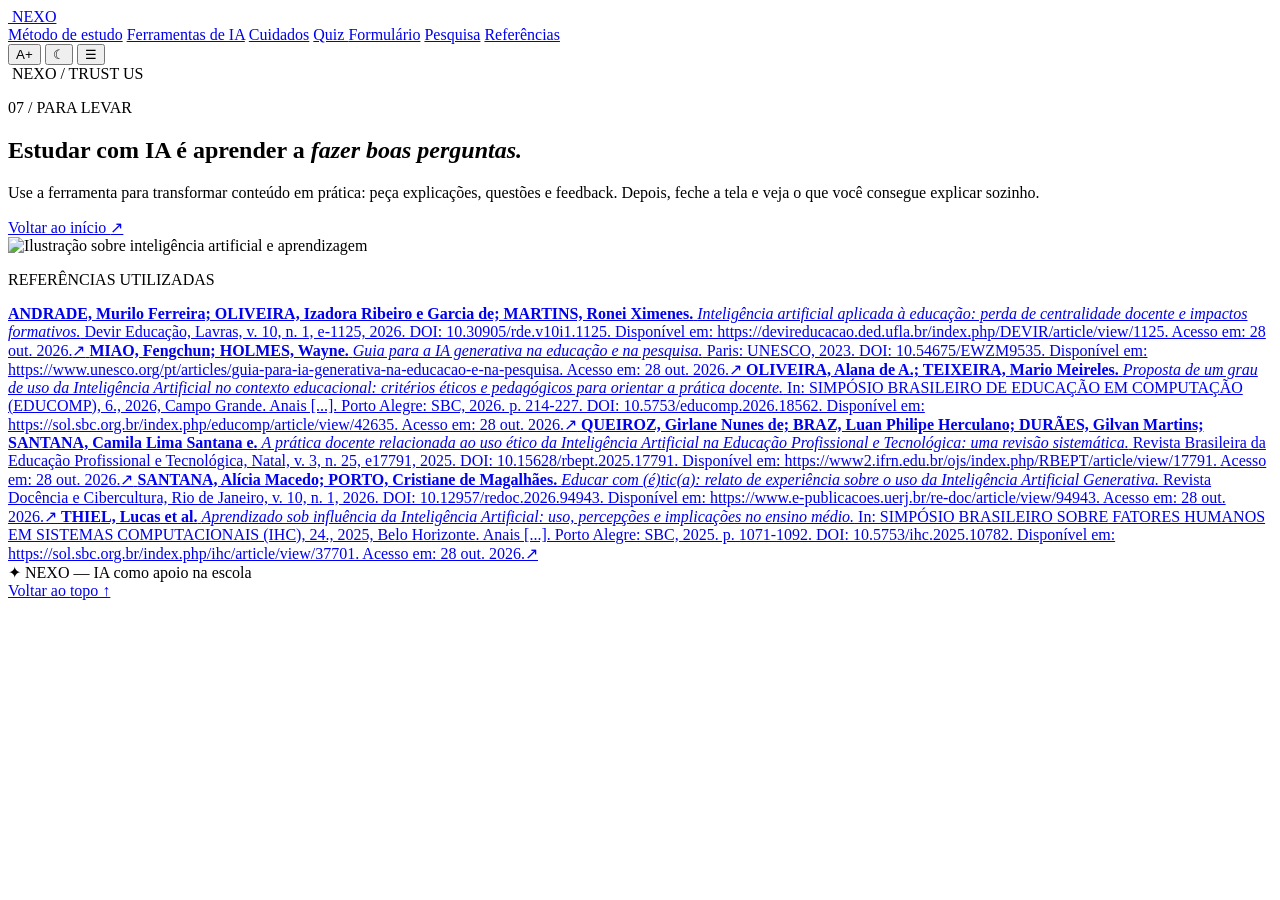
==== referencias.html @ 7e466f71 "Add referencias.html" ====
<!DOCTYPE html>
<html lang="pt-BR">
<head>
  <meta charset="UTF-8">
  <meta name="viewport" content="width=device-width, initial-scale=1.0">
  <meta name="description" content="Referências sobre aprendizagem, prática de recuperação, revisão espaçada e uso responsável de IA.">
  <title>NEXO — Referências</title>
  <link rel="stylesheet" href="style.css">
  <link rel="icon" type="image/png" href="img/NEXO.png">
</head>
<body>

  <header class="cabecalho" id="topo">
    <a class="marca" href="index.html" aria-label="NEXO, voltar ao início">
      <img class="imagem-marca" src="img/NEXO.png" alt="">
      <span>NEXO</span>
    </a>

    <nav class="navegacao-principal" id="main-nav" aria-label="Navegação principal">
      <a href="metodo.html">Método de estudo</a>
      <a href="ferramentas.html">Ferramentas de IA</a>
      <a href="cuidados.html">Cuidados</a>
      <a href="quiz.html">Quiz </a>
      <a href="formulario.html">Formulário</a>
      <a href="pesquisas.html">Pesquisa</a>
      <a href="referencias.html" aria-current="page">Referências</a>
    </nav>

    <div class="acoes-cabecalho">
      <button class="botao-icone botao-tamanho-texto" id="text-toggle" aria-label="Aumentar tamanho da fonte" title="Aumentar fonte">A+</button>
      <button class="botao-icone" id="theme-toggle" aria-label="Alternar modo de cor" title="Modo de cor">☾</button>
      <button class="botao-menu" id="menu-toggle" aria-label="Abrir menu">☰</button>
    </div>
  </header>

  <main class="principal-referencias">
    <section class="secao-encerramento envoltorio-secao" id="referencias">
      <div class="linha-encerramento"></div>

      <!-- Coluna da Esquerda: Cartão Principal -->
      <div class="conteudo-encerramento">
        <div class="selo-encerramento">
          <img class="imagem-selo" src="img/NEXO.png" alt="">
          <span id="selo-nexo-referencias">NEXO / TRUST US</span>
        </div>

     
        <p class="rotulo">07 / PARA LEVAR</p>
        <h2>Estudar com IA é aprender a <em>fazer boas perguntas.</em></h2>
        <p>Use a ferramenta para transformar conteúdo em prática: peça explicações, questões e feedback. Depois, feche a tela e veja o que você consegue explicar sozinho.</p>
        <a class="botao botao-principal" href="index.html">Voltar ao início <span>↗</span></a>
      </div>

      <!-- Ilustração ao lado do texto principal -->
      <div class="lateral-encerramento">
        <div class="arte-encerramento">
          <img src="img/megabrain.jpg" alt="Ilustração sobre inteligência artificial e aprendizagem">
        </div>
      </div>

      <!-- Referências centralizadas abaixo do conteúdo principal -->
      <div class="referencias">
        <p class="rotulo">REFERÊNCIAS UTILIZADAS</p>
        <a href="https://devireducacao.ded.ufla.br/index.php/DEVIR/article/view/1125" target="_blank" rel="noreferrer">
          <span><strong>ANDRADE, Murilo Ferreira; OLIVEIRA, Izadora Ribeiro e Garcia de; MARTINS, Ronei Ximenes.</strong> <em>Inteligência artificial aplicada à educação: perda de centralidade docente e impactos formativos.</em> Devir Educação, Lavras, v. 10, n. 1, e-1125, 2026. DOI: 10.30905/rde.v10i1.1125. Disponível em: https://devireducacao.ded.ufla.br/index.php/DEVIR/article/view/1125. Acesso em: 28 out. 2026.</span><span aria-hidden="true">↗</span>
        </a>
        <a href="https://www.unesco.org/pt/articles/guia-para-ia-generativa-na-educacao-e-na-pesquisa" target="_blank" rel="noreferrer">
          <span><strong>MIAO, Fengchun; HOLMES, Wayne.</strong> <em>Guia para a IA generativa na educação e na pesquisa.</em> Paris: UNESCO, 2023. DOI: 10.54675/EWZM9535. Disponível em: https://www.unesco.org/pt/articles/guia-para-ia-generativa-na-educacao-e-na-pesquisa. Acesso em: 28 out. 2026.</span><span aria-hidden="true">↗</span>
        </a>
        <a href="https://sol.sbc.org.br/index.php/educomp/article/view/42635" target="_blank" rel="noreferrer">
          <span><strong>OLIVEIRA, Alana de A.; TEIXEIRA, Mario Meireles.</strong> <em>Proposta de um grau de uso da Inteligência Artificial no contexto educacional: critérios éticos e pedagógicos para orientar a prática docente.</em> In: SIMPÓSIO BRASILEIRO DE EDUCAÇÃO EM COMPUTAÇÃO (EDUCOMP), 6., 2026, Campo Grande. Anais [...]. Porto Alegre: SBC, 2026. p. 214-227. DOI: 10.5753/educomp.2026.18562. Disponível em: https://sol.sbc.org.br/index.php/educomp/article/view/42635. Acesso em: 28 out. 2026.</span><span aria-hidden="true">↗</span>
        </a>
        <a href="https://www2.ifrn.edu.br/ojs/index.php/RBEPT/article/view/17791" target="_blank" rel="noreferrer">
          <span><strong>QUEIROZ, Girlane Nunes de; BRAZ, Luan Philipe Herculano; DURÃES, Gilvan Martins; SANTANA, Camila Lima Santana e.</strong> <em>A prática docente relacionada ao uso ético da Inteligência Artificial na Educação Profissional e Tecnológica: uma revisão sistemática.</em> Revista Brasileira da Educação Profissional e Tecnológica, Natal, v. 3, n. 25, e17791, 2025. DOI: 10.15628/rbept.2025.17791. Disponível em: https://www2.ifrn.edu.br/ojs/index.php/RBEPT/article/view/17791. Acesso em: 28 out. 2026.</span><span aria-hidden="true">↗</span>
        </a>
        <a href="https://www.e-publicacoes.uerj.br/re-doc/article/view/94943" target="_blank" rel="noreferrer">
          <span><strong>SANTANA, Alícia Macedo; PORTO, Cristiane de Magalhães.</strong> <em>Educar com (é)tic(a): relato de experiência sobre o uso da Inteligência Artificial Generativa.</em> Revista Docência e Cibercultura, Rio de Janeiro, v. 10, n. 1, 2026. DOI: 10.12957/redoc.2026.94943. Disponível em: https://www.e-publicacoes.uerj.br/re-doc/article/view/94943. Acesso em: 28 out. 2026.</span><span aria-hidden="true">↗</span>
        </a>
        <a href="https://sol.sbc.org.br/index.php/ihc/article/view/37701" target="_blank" rel="noreferrer">
          <span><strong>THIEL, Lucas et al.</strong> <em>Aprendizado sob influência da Inteligência Artificial: uso, percepções e implicações no ensino médio.</em> In: SIMPÓSIO BRASILEIRO SOBRE FATORES HUMANOS EM SISTEMAS COMPUTACIONAIS (IHC), 24., 2025, Belo Horizonte. Anais [...]. Porto Alegre: SBC, 2025. p. 1071-1092. DOI: 10.5753/ihc.2025.10782. Disponível em: https://sol.sbc.org.br/index.php/ihc/article/view/37701. Acesso em: 28 out. 2026.</span><span aria-hidden="true">↗</span>
        </a>
      </div>
    </section>
  </main>

  <footer class="rodape">
    <div>
      <span>✦</span>
      <span>NEXO — IA como apoio na escola</span>
    </div>
    <a href="#" onclick="window.scrollTo({top: 0, behavior: 'smooth'}); return false;">Voltar ao topo ↑</a>
  </footer>

  <script src="script.js"></script>
</body>
</html>
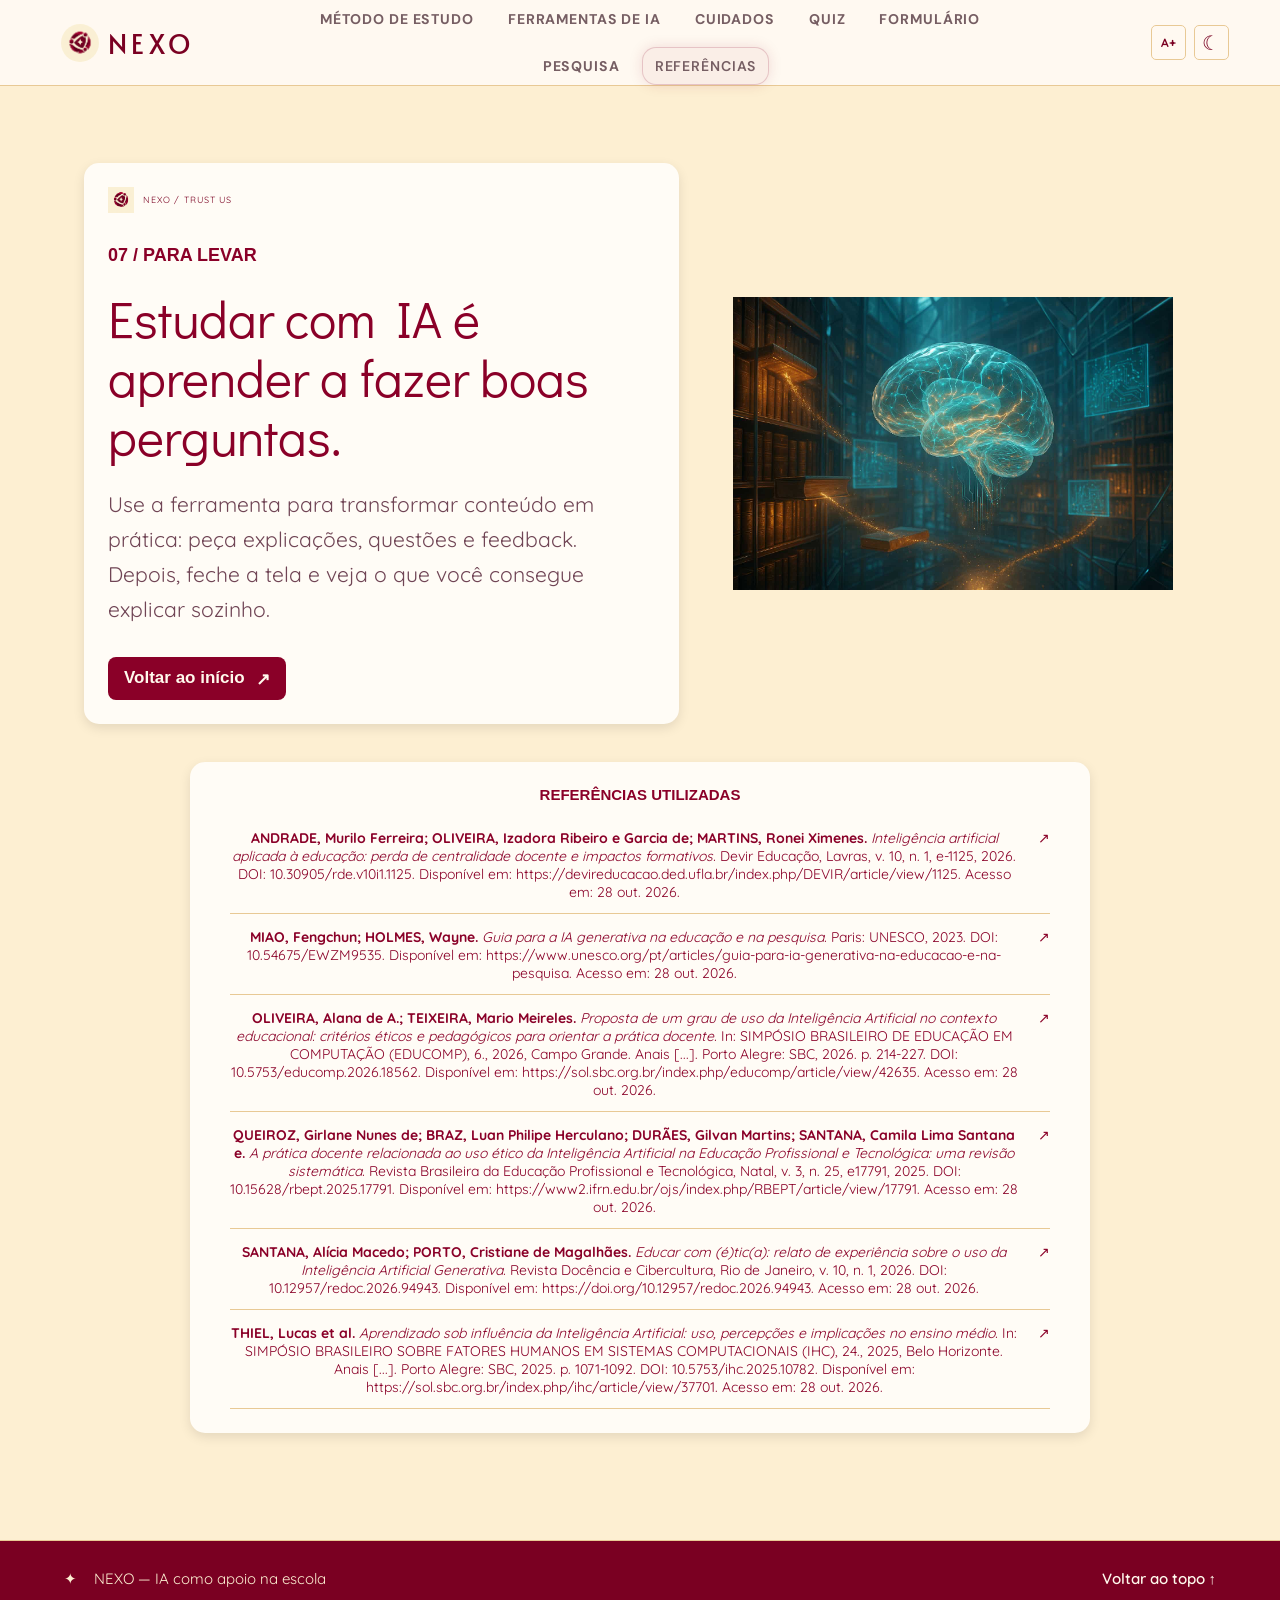
==== commit c0d75de8: "Fix article reference link using DOI" ====
--- a/referencias.html
+++ b/referencias.html
@@ -73,8 +73,8 @@
         <a href="https://www2.ifrn.edu.br/ojs/index.php/RBEPT/article/view/17791" target="_blank" rel="noreferrer">
           <span><strong>QUEIROZ, Girlane Nunes de; BRAZ, Luan Philipe Herculano; DURÃES, Gilvan Martins; SANTANA, Camila Lima Santana e.</strong> <em>A prática docente relacionada ao uso ético da Inteligência Artificial na Educação Profissional e Tecnológica: uma revisão sistemática.</em> Revista Brasileira da Educação Profissional e Tecnológica, Natal, v. 3, n. 25, e17791, 2025. DOI: 10.15628/rbept.2025.17791. Disponível em: https://www2.ifrn.edu.br/ojs/index.php/RBEPT/article/view/17791. Acesso em: 28 out. 2026.</span><span aria-hidden="true">↗</span>
         </a>
-        <a href="https://www.e-publicacoes.uerj.br/re-doc/article/view/94943" target="_blank" rel="noreferrer">
-          <span><strong>SANTANA, Alícia Macedo; PORTO, Cristiane de Magalhães.</strong> <em>Educar com (é)tic(a): relato de experiência sobre o uso da Inteligência Artificial Generativa.</em> Revista Docência e Cibercultura, Rio de Janeiro, v. 10, n. 1, 2026. DOI: 10.12957/redoc.2026.94943. Disponível em: https://www.e-publicacoes.uerj.br/re-doc/article/view/94943. Acesso em: 28 out. 2026.</span><span aria-hidden="true">↗</span>
+        <a href="https://doi.org/10.12957/redoc.2026.94943" target="_blank" rel="noreferrer">
+          <span><strong>SANTANA, Alícia Macedo; PORTO, Cristiane de Magalhães.</strong> <em>Educar com (é)tic(a): relato de experiência sobre o uso da Inteligência Artificial Generativa.</em> Revista Docência e Cibercultura, Rio de Janeiro, v. 10, n. 1, 2026. DOI: 10.12957/redoc.2026.94943. Disponível em: https://doi.org/10.12957/redoc.2026.94943. Acesso em: 28 out. 2026.</span><span aria-hidden="true">↗</span>
         </a>
         <a href="https://sol.sbc.org.br/index.php/ihc/article/view/37701" target="_blank" rel="noreferrer">
           <span><strong>THIEL, Lucas et al.</strong> <em>Aprendizado sob influência da Inteligência Artificial: uso, percepções e implicações no ensino médio.</em> In: SIMPÓSIO BRASILEIRO SOBRE FATORES HUMANOS EM SISTEMAS COMPUTACIONAIS (IHC), 24., 2025, Belo Horizonte. Anais [...]. Porto Alegre: SBC, 2025. p. 1071-1092. DOI: 10.5753/ihc.2025.10782. Disponível em: https://sol.sbc.org.br/index.php/ihc/article/view/37701. Acesso em: 28 out. 2026.</span><span aria-hidden="true">↗</span>
--- a/style.css
+++ b/style.css
@@ -0,0 +1,3975 @@
+/* =========================================================
+   NEXO — CSS Vanilla
+   Direção editorial de laboratório
+   Papel creme: #FDEFD2
+   Vinho: #7A0022
+   Tipografia editorial e composição assimétrica
+   ========================================================= */
+
+/*
+   GUIA DO ARQUIVO
+   - Base compartilhada: fontes, cores, cabeçalho, menu e componentes comuns.
+   - Página inicial: destaque e apresentação do NEXO (index.html).
+   - Páginas de conteúdo: Entenda, Cuidados, Quiz, Formulário, Referências,
+     Ferramentas de IA e Pesquisas.
+   - Tema escuro, acessibilidade e regras para telas menores/maiores.
+   - Mais abaixo há ajustes visuais posteriores. Eles ficam no fim de propósito,
+     pois refinam ou substituem regras anteriores. Mantenha essa ordem da cascata.
+*/
+
+
+/* =========================================================
+   FONTES
+   ========================================================= */
+
+@import url('https://fonts.googleapis.com/css2?family=DM+Mono:wght@400;500&family=DM+Sans:wght@400;500;600;700&family=Didact+Gothic&family=Fraunces:opsz,wght@9..144,500;9..144,600&family=Quicksand:wght@400;500;600;700&display=swap');
+
+@font-face {
+    font-family: 'Alata';
+    src: url('fonts/Alata-Regular.ttf') format('truetype');
+    font-weight: 400;
+    font-style: normal;
+    font-display: swap;
+}
+
+
+
+
+/* =========================================================
+   VARIÁVEIS
+   ========================================================= */
+
+:root {
+    --wine: #7a0022;
+    --cream: #fdefd2;
+    --ink: #3d0717;
+    --muted: #704555;
+    --paper: #fffcf6;
+    --line: #e8c995;
+    --soft: #f8e4bc;
+}
+
+
+/* =========================================================
+   RESET / BASE
+   ========================================================= */
+
+* {
+    box-sizing: border-box;
+}
+
+html {
+    scroll-behavior: smooth;
+}
+
+body {
+    margin: 0;
+    background: var(--paper);
+    color: var(--ink);
+    font-family: 'DM Sans', sans-serif;
+    -webkit-font-smoothing: antialiased;
+    display: flex;
+    flex-direction: column;
+    min-height: 100vh;
+}
+
+main {
+    flex: 1;
+}
+
+a {
+    color: inherit;
+    text-decoration: none;
+}
+
+button {
+    font: inherit;
+    cursor: pointer;
+}
+
+
+/* =========================================================
+   HEADER
+   ========================================================= */
+
+.cabecalho {
+    height: 78px;
+    padding: 0 clamp(20px, 5vw, 76px);
+
+    display: flex;
+    align-items: center;
+    justify-content: space-between;
+
+    border-bottom: 1px solid var(--line);
+    background: rgba(255, 250, 244, 0.9);
+
+    backdrop-filter: blur(14px);
+
+    position: sticky;
+    top: 0;
+    z-index: 20;
+}
+
+.imagem-marca {
+    width: 30px;
+    height: 30px;
+    object-fit: contain;
+}
+
+.imagem-selo {
+    width: 26px;
+    height: 26px;
+    object-fit: contain;
+}
+
+.marca {
+    display: flex;
+    align-items: center;
+    gap: 10px;
+    padding: 10px; /* Equivalent padding on all sides */
+    
+    font-size: 20px;
+    letter-spacing: 0.14em;
+    font-weight: 600;
+
+    color: var(--wine);
+    font-family: 'Alata', sans-serif;
+}
+
+.simbolo-marca,
+.seal-mark,
+.marca-rodape {
+    font-size: 21px;
+    color: var(--wine);
+}
+
+
+/* =========================================================
+   NAVEGAÇÃO
+   ========================================================= */
+
+.navegacao-principal {
+    display: flex;
+    gap: clamp(18px, 3vw, 42px);
+
+    position: absolute;
+    left: 50%;
+    transform: translateX(-50%);
+
+    font: 11px 'DM Mono', monospace;
+    text-transform: uppercase;
+    letter-spacing: 0.08em;
+
+    color: #765e63;
+}
+
+.navegacao-principal a,
+.link-texto,
+.referencias a {
+    transition:
+        color 0.2s ease,
+        transform 0.2s ease;
+}
+
+
+/* =========================================================
+   FORMULÁRIO
+   ========================================================= */
+
+/* ===== PÁGINA: FORMULÁRIO (formulario.html) ===== */
+.secao-formulario {
+    background: var(--paper);
+}
+
+.layout-formulario {
+    display: grid;
+    grid-template-columns: 0.8fr 1.2fr;
+    gap: clamp(35px, 10vw, 150px);
+    align-items: start;
+}
+
+.introducao-formulario {
+    max-width: 420px;
+}
+
+.introducao-formulario > p:last-child {
+    color: var(--muted);
+    line-height: 1.65;
+    font-size: 17px;
+}
+
+.formulario-feedback {
+    display: grid;
+    gap: 20px;
+    padding: clamp(25px, 4vw, 48px);
+    border: 1px solid var(--line);
+    background: var(--soft);
+}
+
+.linha-formulario {
+    display: grid;
+    gap: 8px;
+}
+
+.linha-formulario label,
+.linha-caixa-selecao {
+    color: var(--ink);
+    font-size: 13px;
+    font-weight: 600;
+}
+
+.linha-formulario input,
+.linha-formulario select,
+.linha-formulario textarea {
+    width: 100%;
+    border: 1px solid var(--line);
+    border-radius: 0;
+    padding: 13px 14px;
+    background: var(--paper);
+    color: var(--ink);
+    font: 14px 'DM Sans', sans-serif;
+}
+
+.linha-formulario textarea {
+    resize: vertical;
+}
+
+.linha-formulario input:focus,
+.linha-formulario select:focus,
+.linha-formulario textarea:focus {
+    outline: 2px solid var(--wine);
+    outline-offset: 2px;
+}
+
+.linha-caixa-selecao {
+    display: flex;
+    align-items: flex-start;
+    gap: 10px;
+    font-weight: 400;
+    line-height: 1.45;
+}
+
+.linha-caixa-selecao input {
+    accent-color: var(--wine);
+    margin-top: 3px;
+}
+
+.status-formulario {
+    display: none;
+    margin: -4px 0 0;
+    color: #176b38;
+    font-size: 13px;
+    font-weight: 600;
+}
+
+.status-formulario.visivel {
+    display: block;
+}
+
+.tema-escuro .linha-formulario input,
+.tema-escuro .linha-formulario select,
+.tema-escuro .linha-formulario textarea {
+    background: #25161b;
+}
+
+.tema-escuro .status-formulario {
+    color: #9fdfa9;
+}
+
+.navegacao-principal a:hover,
+.link-texto:hover,
+.referencias a:hover {
+    color: var(--wine);
+}
+
+
+/* =========================================================
+   AÇÕES DO HEADER
+   ========================================================= */
+
+.acoes-cabecalho {
+    display: flex;
+    align-items: center;
+    gap: 8px;
+}
+
+.botao-icone,
+.botao-menu {
+    width: 35px;
+    height: 35px;
+
+    border: 1px solid var(--line);
+
+    color: var(--wine);
+    background: transparent;
+
+    display: grid;
+    place-items: center;
+
+    font-size: 20px;
+
+    transition:
+        background 0.2s ease,
+        transform 0.16s ease;
+}
+
+.botao-icone:hover {
+    background: var(--soft);
+}
+
+.botao-icone:active,
+.botao:active {
+    transform: scale(0.97);
+}
+
+.botao-menu { display: none !important; }
+
+
+/* =========================================================
+   HERO
+   ========================================================= */
+
+/* ===== PÁGINA: INÍCIO (index.html) ===== */
+.secao-destaque {
+    min-height: calc(100vh - 78px);
+
+    padding:
+        clamp(56px, 10vh, 120px)
+        clamp(20px, 8vw, 128px)
+        50px;
+
+    position: relative;
+
+    display: grid;
+    grid-template-columns:
+        minmax(0, 1fr)
+        minmax(360px, 0.88fr);
+
+    gap: clamp(30px, 8vw, 150px);
+
+    align-items: center;
+
+    background: var(--cream);
+
+    overflow: hidden;
+}
+
+.secao-destaque::before {
+    content: "";
+
+    position: absolute;
+
+    width: 480px;
+    height: 480px;
+
+    border-radius: 50%;
+
+    background: rgba(255, 250, 244, 0.23);
+
+    right: -140px;
+    top: -160px;
+}
+
+.texto-destaque {
+    position: relative;
+    z-index: 1;
+
+    max-width: 670px;
+}
+
+
+/* =========================================================
+   TIPOGRAFIA / MARCADORES
+   ========================================================= */
+
+.sobretitulo,
+.marcador-secao,
+.rotulo,
+.rotulo-arte-destaque,
+.indice-destaque,
+.progresso-quiz + small {
+    font: 10px 'DM Mono', monospace;
+
+    text-transform: uppercase;
+    letter-spacing: 0.12em;
+
+    color: var(--wine);
+}
+
+.sobretitulo {
+    display: flex;
+    align-items: center;
+    gap: 11px;
+
+    margin: 0 0 30px;
+}
+
+.linha-sobretitulo {
+    width: 36px;
+    height: 1px;
+
+    background: var(--wine);
+}
+
+h1,
+h2,
+h3,
+p {
+    margin-top: 0;
+}
+
+h1,
+h2 {
+    font-family: 'Fraunces', serif;
+    font-weight: 500;
+
+    letter-spacing: -0.045em;
+}
+
+h1 {
+    font-size: clamp(48px, 6.4vw, 94px);
+    line-height: 0.98;
+
+    max-width: 760px;
+
+    margin-bottom: 30px;
+}
+
+h1 em,
+h2 em {
+    color: var(--wine);
+    font-style: normal;
+}
+
+h1 em {
+    display: block;
+}
+
+
+/* =========================================================
+   HERO — CONTEÚDO
+   ========================================================= */
+
+.texto-introdutorio {
+    max-width: 490px;
+
+    font-size: clamp(17px, 1.5vw, 20px);
+    line-height: 1.55;
+
+    color: #5c444a;
+}
+
+.acoes-destaque {
+    display: flex;
+    align-items: center;
+    flex-wrap: wrap;
+    gap: 25px;
+
+    margin-top: 37px;
+}
+
+.botao {
+    display: inline-flex;
+    align-items: center;
+    justify-content: center;
+    gap: 11px;
+
+    border: 0;
+
+    padding: 14px 20px;
+
+    font-size: 13px;
+    font-weight: 600;
+
+    transition:
+        transform 0.16s ease,
+        background 0.2s ease,
+        color 0.2s ease;
+}
+
+.botao-principal {
+    color: var(--cream);
+    background: var(--wine);
+}
+
+.botao-principal:hover {
+    background: #68142e;
+}
+
+.link-texto {
+    display: inline-flex;
+    align-items: center;
+    gap: 7px;
+
+    font-size: 13px;
+    font-weight: 600;
+
+    color: var(--wine);
+}
+
+.nota-destaque {
+    display: flex;
+    align-items: flex-start;
+    gap: 13px;
+
+    max-width: 270px;
+
+    margin-top: 64px;
+
+    font: 10px/1.5 'DM Mono', monospace;
+
+    color: #765e63;
+}
+
+.nota-destaque span:first-child {
+    color: var(--wine);
+    font-size: 17px;
+}
+
+
+/* =========================================================
+   HERO — ARTE
+   ========================================================= */
+
+.envoltorio-arte-destaque {
+    position: relative;
+
+    max-width: 640px;
+    width: 100%;
+
+    justify-self: end;
+}
+
+.arte-destaque {
+    width: 100%;
+    display: block;
+
+    mix-blend-mode: multiply;
+}
+
+.rotulo-arte-destaque {
+    position: absolute;
+
+    top: -22px;
+    left: 25px;
+
+    z-index: 2;
+
+    line-height: 1.6;
+}
+
+.rotulo-arte-destaque span {
+    color: #8d6c6a;
+    font-size: 8px;
+}
+
+.indice-destaque {
+    position: absolute;
+
+    right: clamp(20px, 4vw, 64px);
+    bottom: 36px;
+
+    color: #9d7773;
+}
+
+.selo-nexo {
+    position: absolute;
+
+    right: clamp(20px, 4vw, 62px);
+    top: 32px;
+
+    display: flex;
+    align-items: center;
+    gap: 9px;
+
+    color: var(--wine);
+
+    font: 9px/1.35 'DM Mono', monospace;
+
+    text-transform: uppercase;
+    letter-spacing: 0.1em;
+}
+
+.selo-nexo::before {
+    content: "";
+
+    position: absolute;
+
+    width: 86px;
+    height: 1px;
+
+    background: var(--wine);
+
+    left: -100px;
+    top: 12px;
+
+    opacity: 0.4;
+}
+
+
+/* =========================================================
+   SEÇÕES GERAIS
+   ========================================================= */
+
+.envoltorio-secao {
+    max-width: 1500px;
+
+    margin: auto;
+
+    padding:
+        clamp(80px, 12vw, 150px)
+        clamp(20px, 8vw, 128px);
+}
+
+.marcador-secao {
+    display: flex;
+    align-items: center;
+    gap: 9px;
+
+    margin-bottom: 45px;
+
+    color: var(--wine);
+}
+
+.marcador-no {
+    width: 7px;
+    height: 7px;
+
+    border: 1px solid currentColor;
+    border-radius: 50%;
+
+    display: inline-block;
+
+    position: relative;
+}
+
+.marcador-no::after {
+    content: "";
+
+    width: 24px;
+    height: 1px;
+
+    background: currentColor;
+
+    position: absolute;
+
+    left: 9px;
+    top: 2px;
+
+    opacity: 0.5;
+}
+
+.marcador-secao.claro {
+    color: var(--cream);
+    opacity: 0.78;
+}
+
+
+/* =========================================================
+   INTRODUÇÃO
+   ========================================================= */
+
+/* ===== FIM: ESTILOS PRINCIPAIS DA PÁGINA INICIAL ===== */
+/* ===== PÁGINA: ENTENDA A IA (entenda.html) ===== */
+.grade-introducao,
+.secao-mapa {
+    display: grid;
+    grid-template-columns: 1fr 1fr;
+
+    gap: clamp(35px, 10vw, 180px);
+}
+
+h2 {
+    font-size: clamp(42px, 5.5vw, 78px);
+    line-height: 1.02;
+
+    margin-bottom: 25px;
+}
+
+h2 span {
+    color: var(--wine);
+}
+
+.rotulo {
+    margin-bottom: 19px;
+}
+
+.texto-introducao {
+    max-width: 510px;
+
+    padding-top: 15px;
+
+    font-size: 17px;
+    line-height: 1.7;
+
+    color: var(--muted);
+}
+
+.texto-introducao p {
+    margin-bottom: 22px;
+}
+
+
+/* =========================================================
+   MAPA
+   ========================================================= */
+
+.secao-mapa {
+    align-items: center;
+    padding-top: 40px;
+}
+
+.texto-mapa {
+    max-width: 500px;
+}
+
+.texto-mapa > p {
+    max-width: 430px;
+
+    font-size: 17px;
+    line-height: 1.65;
+
+    color: var(--muted);
+}
+
+.arte-mapa img {
+    display: block;
+    width: 100%;
+
+    mix-blend-mode: multiply;
+}
+
+/* =========================================================
+   ALINHAMENTO DOS 4 BLOCOS (CORRIGIDO)
+   ========================================================= */
+
+.estatisticas-mapa {
+    display: grid;
+    grid-template-columns: repeat(4, 1fr);
+    gap: 10px;
+
+    margin-top: 24px;
+    padding: 0;
+    border: 0;
+
+    width: 100%;
+}
+
+.estatisticas-mapa div {
+    display: flex;
+    flex-direction: column;
+    align-items: center;
+    justify-content: center;
+
+    padding: 12px 8px;
+    text-align: center;
+
+    background: var(--cream);
+    border: 1px solid var(--line);
+    border-radius: 8px;
+}
+
+.estatisticas-mapa strong {
+    display: block;
+    font: bold 20px Arial, sans-serif;
+    color: var(--titulo);
+    line-height: 1.2;
+    margin-bottom: 3px;
+}
+
+.estatisticas-mapa span {
+    display: block;
+    font: 11px Arial, sans-serif;
+    color: var(--texto);
+    text-transform: none;
+    letter-spacing: 0;
+    line-height: 1.2;
+}
+
+
+/* =========================================================
+   PRINCÍPIOS
+   ========================================================= */
+
+/* ===== FIM: INTRODUÇÃO E POSSIBILIDADES (ENTENDA) ===== */
+/* ===== PÁGINA: CUIDADOS (cuidados.html) ===== */
+.secao-principios {
+    position: relative;
+
+    background: var(--wine);
+    color: var(--cream);
+
+    overflow: hidden;
+}
+
+.secao-principios::after {
+    content: none;
+
+    position: absolute;
+
+    right: 4%;
+    top: -100px;
+
+    font: 600 500px/0.8 'Fraunces', serif;
+
+    color: rgba(254, 227, 197, 0.04);
+}
+
+.interior-principios {
+    position: relative;
+    z-index: 1;
+
+    display: grid;
+
+    grid-template-columns:
+        0.78fr
+        1.22fr;
+
+    gap: clamp(35px, 10vw, 160px);
+}
+
+.cabecalho-principios {
+    max-width: 390px;
+}
+
+.cabecalho-principios h2 {
+    margin-bottom: 24px;
+}
+
+.cabecalho-principios p {
+    color: #e8c5b1;
+    line-height: 1.65;
+}
+
+.lista-principios {
+    display: grid;
+
+    grid-template-columns: repeat(3, 1fr);
+
+    gap: 15px;
+
+    align-items: end;
+}
+
+.cartao-principio {
+    min-height: 245px;
+
+    border-top: 1px solid rgba(254, 227, 197, 0.4);
+
+    padding: 19px 5px 0;
+}
+
+.topo-principio {
+    display: flex;
+    justify-content: space-between;
+
+    color: #f3cdb8;
+}
+
+.topo-principio span {
+    font: 11px 'DM Mono', monospace;
+}
+
+.cartao-principio h3 {
+    font: 500 28px 'Fraunces', serif;
+
+    margin: 58px 0 14px;
+}
+
+.cartao-principio p {
+    color: #e8c5b1;
+
+    font-size: 14px;
+    line-height: 1.55;
+}
+
+
+/* =========================================================
+   ESTUDO
+   ========================================================= */
+
+/* ===== FIM: PRINCÍPIOS DE CUIDADOS ===== */
+/* ===== PÁGINA: MÉTODO DE ESTUDO (entenda.html) ===== */
+.secao-estudo {
+    position: relative;
+
+    background: var(--paper);
+}
+
+.nota-lateral-secao {
+    position: absolute;
+
+    right: clamp(20px, 8vw, 128px);
+    top: clamp(85px, 12vw, 150px);
+
+    writing-mode: vertical-rl;
+
+    font: 9px 'DM Mono', monospace;
+
+    color: #a17b75;
+
+    letter-spacing: 0.14em;
+    text-transform: uppercase;
+
+    display: flex;
+    align-items: center;
+    gap: 8px;
+}
+
+.cabecalho-estudo {
+    display: flex;
+    justify-content: space-between;
+    align-items: end;
+
+    gap: 40px;
+
+    margin-bottom: 66px;
+}
+
+.cabecalho-estudo h2 {
+    margin: 0;
+}
+
+.cabecalho-estudo p {
+    max-width: 360px;
+
+    margin: 0;
+
+    color: var(--muted);
+
+    line-height: 1.6;
+}
+
+.colunas-estudo {
+    display: grid;
+    grid-template-columns: repeat(3, 1fr);
+
+    border-top: 1px solid var(--line);
+}
+
+.colunas-estudo article {
+    padding: 26px 35px 0 0;
+
+    border-right: 1px solid var(--line);
+
+    margin-right: 35px;
+}
+
+.colunas-estudo article:last-child {
+    border: 0;
+    margin: 0;
+}
+
+.colunas-estudo article:nth-child(2) {
+    transform: translateY(28px);
+}
+
+.colunas-estudo article:nth-child(3) {
+    transform: translateY(7px);
+}
+
+.numero-estudo {
+    width: 35px;
+    height: 35px;
+
+    display: grid;
+    place-items: center;
+
+    border: 1px solid var(--wine);
+    border-radius: 50%;
+
+    color: var(--wine);
+
+    font: 12px 'DM Mono', monospace;
+}
+
+.colunas-estudo h3 {
+    font: 500 25px 'Fraunces', serif;
+
+    margin: 35px 0 12px;
+}
+
+.colunas-estudo p {
+    color: var(--muted);
+
+    font-size: 15px;
+    line-height: 1.62;
+}
+
+
+/* =========================================================
+   QUIZ
+   ========================================================= */
+
+/* ===== FIM: MÉTODO DE ESTUDO ===== */
+/* ===== PÁGINA: QUIZ (quiz.html) ===== */
+.secao-quiz {
+    display: grid;
+
+    grid-template-columns:
+        0.72fr
+        1.28fr;
+
+    gap: clamp(35px, 9vw, 130px);
+
+    max-width: none;
+
+    background: var(--soft);
+}
+
+.introducao-quiz {
+    max-width: 380px;
+}
+
+.introducao-quiz h2 {
+    margin-bottom: 20px;
+}
+
+.introducao-quiz > p {
+    color: var(--muted);
+    line-height: 1.6;
+}
+
+.progresso-quiz {
+    width: 100%;
+    height: 2px;
+
+    margin-top: 55px;
+
+    background: #e1c7bb;
+}
+
+.progresso-quiz span {
+    display: block;
+
+    height: 100%;
+
+    background: var(--wine);
+
+    transition: width 0.25s ease;
+}
+
+.progresso-quiz + small {
+    display: block;
+
+    margin-top: 12px;
+
+    color: var(--muted);
+
+    font-size: 9px;
+}
+
+
+/* =========================================================
+   QUIZ — CARD
+   ========================================================= */
+
+.cartao-quiz {
+    min-height: 390px;
+
+    padding: clamp(28px, 5vw, 68px);
+
+    display: flex;
+    flex-direction: column;
+    justify-content: center;
+
+    background: var(--wine);
+    color: var(--cream);
+}
+
+.pergunta-quiz {
+    max-width: 670px;
+
+    font:
+        500 clamp(28px, 3.2vw, 46px) / 1.08
+        'Fraunces',
+        serif;
+
+    letter-spacing: -0.03em;
+}
+
+.opcoes-quiz {
+    display: grid;
+    gap: 9px;
+
+    max-width: 680px;
+
+    margin-top: 25px;
+}
+
+.opcao-quiz {
+    border: 1px solid rgba(254, 227, 197, 0.37);
+
+    background: transparent;
+    color: var(--cream);
+
+    padding: 14px 16px;
+
+    text-align: left;
+
+    display: flex;
+    align-items: center;
+    gap: 14px;
+
+    font-size: 14px;
+    line-height: 1.4;
+}
+
+.opcao-quiz:hover {
+    background: rgba(254, 227, 197, 0.1);
+}
+
+.opcao-quiz span {
+    width: 24px;
+    height: 24px;
+
+    flex: 0 0 auto;
+
+    display: grid;
+    place-items: center;
+
+    border: 1px solid rgba(254, 227, 197, 0.6);
+    border-radius: 50%;
+
+    font: 10px 'DM Mono', monospace;
+}
+
+.opcao-quiz.correta {
+    border-color: #077507;
+    background: rgba(200, 226, 184, 0.13);
+}
+
+.opcao-quiz.errada {
+    border-color: #ff0000;
+    background: rgba(244, 164, 164, 0.1);
+}
+
+.feedback-quiz {
+    display: flex;
+    flex-direction: column;
+    gap: 7px;
+
+    margin-top: 22px;
+
+    font-size: 13px;
+    line-height: 1.5;
+
+    color: #f5d5c4;
+}
+
+.feedback-quiz strong {
+    color: var(--cream);
+}
+
+.link-claro {
+    align-self: flex-start;
+
+    margin-top: 8px;
+    padding: 0;
+
+    border: 0;
+
+    background: transparent;
+
+    color: var(--cream);
+}
+
+.resultado-quiz h3 {
+    max-width: 500px;
+
+    margin: 13px 0 15px;
+
+    font:
+        500 clamp(34px, 4vw, 57px) / 1
+        'Fraunces',
+        serif;
+}
+
+.resultado-quiz > p:not(.rotulo) {
+    max-width: 500px;
+
+    color: #f5d5c4;
+
+    line-height: 1.6;
+}
+
+.resultado-quiz .botao {
+    margin-top: 17px;
+}
+
+
+/* =========================================================
+   ENCERRAMENTO
+   ========================================================= */
+
+/* ===== FIM: QUIZ ===== */
+/* ===== PÁGINA: REFERÊNCIAS (referencias.html) ===== */
+.secao-encerramento {
+    display: grid;
+    grid-template-columns: 1fr 1fr;
+    gap: 30px;
+    align-items: flex-end;
+    position: relative;
+}
+
+.linha-encerramento {
+    position: absolute;
+
+    left: 0;
+    top: 0;
+
+    width: 100%;
+    height: 1px;
+
+    background: var(--line);
+}
+
+.conteudo-encerramento {
+    max-width: 620px;
+
+    padding-top: 45px;
+}
+
+.selo-encerramento {
+    display: flex;
+    align-items: center;
+    gap: 9px;
+
+    margin-bottom: 28px;
+
+    color: var(--wine);
+
+    font: 9px/1.3 'DM Mono', monospace;
+
+    letter-spacing: 0.12em;
+}
+
+.icone-encerramento {
+    display: block;
+
+    margin-bottom: 30px;
+
+    color: var(--wine);
+
+    font-size: 27px;
+}
+
+.conteudo-encerramento h2 {
+    margin-bottom: 22px;
+}
+
+.conteudo-encerramento > p:not(.rotulo) {
+    max-width: 540px;
+
+    margin-bottom: 30px;
+
+    color: var(--muted);
+
+    line-height: 1.65;
+    font-size: 17px;
+}
+
+/* =========================================================
+   COLUNA DIREITA DA SEÇÃO FINAL (ILUSTRAÇÃO + REFERÊNCIAS)
+   ========================================================= */
+
+.lateral-encerramento {
+    display: flex;
+    flex-direction: column;
+    gap: 20px;
+    width: 100%;
+}
+
+.arte-encerramento {
+    width: 100%;
+    display: flex;
+    justify-content: center;
+}
+
+.arte-encerramento img {
+    max-width: 320px;
+    width: 100%;
+    height: auto;
+    display: block;
+}
+
+
+/* =========================================================
+   REFERÊNCIAS
+   ========================================================= */
+
+.referencias {
+    border-left: 1px solid var(--line);
+
+    padding: 0 0 8px 35px;
+
+    display: flex;
+    flex-direction: column;
+    gap: 14px;
+}
+
+.referencias .rotulo {
+    margin: 0 0 12px;
+}
+
+.referencias a {
+    display: flex;
+    justify-content: space-between;
+    gap: 20px;
+
+    padding-bottom: 12px;
+
+    border-bottom: 1px solid var(--line);
+
+    color: var(--wine);
+
+    font-size: 14px;
+}
+
+
+/* =========================================================
+   FOOTER
+   ========================================================= */
+
+/* ===== FIM: PÁGINA DE REFERÊNCIAS ===== */
+
+.rodape {
+    display: flex;
+    align-items: center;
+    justify-content: space-between;
+
+    padding:
+        40px
+        clamp(20px, 5vw, 76px);
+
+    background: var(--wine);
+    color: var(--cream);
+
+    font-size: 14px;
+}
+
+.rodape > div {
+    display: flex;
+    align-items: center;
+    gap: 9px;
+
+    color: var(--cream);
+}
+
+.rodape > div span:last-child {
+    margin-left: 8px;
+    color: var(--soft);
+}
+
+.rodape > a {
+    color: var(--soft);
+    font-weight: 600;
+}
+
+.rodape > a:hover {
+    color: #fff;
+}
+
+
+/* =========================================================
+   TEMA ESCURO
+   ========================================================= */
+
+.tema-escuro {
+    --paper: #25161b;
+    --ink: #f8e9dc;
+    --muted: #d1b3a7;
+    --line: #513038;
+    --soft: #3a202a;
+
+    background: #25161b !important;
+    color: #f8e9dc !important;
+}
+
+.tema-escuro .cabecalho,
+.tema-escuro .secao-estudo {
+    background: #25161b;
+}
+
+.tema-escuro .secao-introducao,
+.tema-escuro .secao-encerramento {
+    background: #25161b;
+}
+
+.tema-escuro .secao-destaque {
+    background: #4a1d2d;
+}
+
+.tema-escuro .texto-introdutorio,
+.tema-escuro .texto-introducao,
+.tema-escuro .texto-mapa > p,
+.tema-escuro .cabecalho-estudo p,
+.tema-escuro .colunas-estudo p {
+    color: #d1b3a7;
+}
+
+.tema-escuro .arte-destaque,
+.tema-escuro .arte-mapa img {
+    mix-blend-mode: screen;
+    opacity: 0.87;
+}
+
+.tema-escuro .selo-nexo,
+.tema-escuro .selo-encerramento {
+    color: var(--cream);
+}
+
+.tema-escuro .selo-nexo::before {
+    background: var(--cream);
+}
+
+
+/* =========================================================
+   UTILITÁRIOS
+   ========================================================= */
+
+.texto-grande p,
+.texto-grande a,
+.texto-grande li,
+.texto-grande span,
+.texto-grande label,
+.texto-grande .texto-introdutorio,
+.texto-grande .texto-introducao,
+.texto-grande .texto-mapa > p,
+.texto-grande .colunas-estudo p,
+.texto-grande .introducao-quiz > p {
+    font-size: 110% !important;
+}
+
+.texto-grande h1 {
+    font-size: clamp(52px, 7vw, 103px) !important;
+}
+
+.texto-grande h2 {
+    font-size: clamp(46px, 6vw, 85px) !important;
+}
+
+.texto-grande h3 {
+    font-size: 110% !important;
+}
+
+
+/* =========================================================
+   RESPONSIVIDADE — TABLET
+   ========================================================= */
+
+@media (max-width: 900px) {
+
+    .navegacao-principal {
+        gap: 15px;
+        margin-right: 15px;
+    }
+
+    .secao-destaque {
+        grid-template-columns: 1fr;
+    }
+
+    .envoltorio-arte-destaque {
+        justify-self: stretch;
+
+        max-width: 700px;
+
+        margin: 10px auto 0;
+    }
+
+    .indice-destaque {
+        bottom: 20px;
+    }
+
+    .interior-principios,
+    .secao-quiz {
+        grid-template-columns: 1fr;
+    }
+
+    .lista-principios {
+        margin-top: 20px;
+    }
+
+    .secao-encerramento {
+        gap: 45px;
+    }
+}
+
+
+/* =========================================================
+   RESPONSIVIDADE — MOBILE
+   ========================================================= */
+
+@media (max-width: 650px) {
+
+    .selo-nexo {
+        top: 18px;
+        right: 20px;
+
+        transform: scale(0.82);
+        transform-origin: right top;
+    }
+
+    .nota-lateral-secao {
+        display: none;
+    }
+
+    .colunas-estudo article:nth-child(2),
+    .colunas-estudo article:nth-child(3) {
+        transform: none;
+    }
+
+    .cabecalho {
+        height: 68px;
+    }
+
+    .navegacao-principal { display: flex; 
+
+        position: absolute;
+        transform: none;
+
+        top: 68px;
+        left: 0;
+        right: 0;
+
+        margin: 0;
+
+        padding: 22px 20px;
+
+        flex-direction: column;
+
+        background: var(--paper);
+
+        border-bottom: 1px solid var(--line);
+    }
+
+    .navegacao-principal.aberto {
+        display: flex;
+    }
+
+    
+
+    .acoes-cabecalho .botao-icone {
+        display: none;
+    }
+
+    .secao-destaque {
+        min-height: auto;
+
+        padding-top: 70px;
+        padding-bottom: 70px;
+    }
+
+    .envoltorio-arte-destaque {
+        margin-top: 30px;
+    }
+
+    .rotulo-arte-destaque {
+        top: -10px;
+        left: 8px;
+    }
+
+    .grade-introducao,
+    .secao-mapa,
+    .colunas-estudo,
+    .secao-encerramento {
+        grid-template-columns: 1fr;
+    }
+
+    .grade-introducao {
+        gap: 15px;
+    }
+
+    .secao-mapa {
+        gap: 28px;
+    }
+
+    .estatisticas-mapa {
+        grid-template-columns: repeat(2, 1fr);
+        gap: 10px;
+    }
+
+    .lista-principios {
+        grid-template-columns: 1fr;
+        gap: 30px;
+    }
+
+    .cartao-principio {
+        min-height: 0;
+    }
+
+    .cartao-principio h3 {
+        margin-top: 30px;
+    }
+
+    .cabecalho-estudo {
+        display: block;
+
+        margin-bottom: 40px;
+    }
+
+    .cabecalho-estudo p {
+        margin-top: 20px;
+    }
+
+    .colunas-estudo article {
+        padding: 25px 0 30px;
+
+        border-right: 0;
+        border-bottom: 1px solid var(--line);
+
+        margin: 0;
+    }
+
+    .secao-quiz {
+        padding-left: 20px;
+        padding-right: 20px;
+    }
+
+    .cartao-quiz {
+        padding: 30px 22px;
+    }
+
+    .referencias {
+        border-left: 0;
+        border-top: 1px solid var(--line);
+
+        padding: 28px 0 0;
+    }
+
+    .rodape {
+        align-items: flex-start;
+
+        gap: 25px;
+
+        flex-wrap: wrap;
+    }
+
+    .rodape > div {
+        flex-wrap: wrap;
+    }
+
+    .rodape > div span:last-child {
+        width: 100%;
+
+        margin: 0 0 0 39px;
+    }
+
+    .rodape p {
+        max-width: 230px;
+
+        margin: 0;
+
+        line-height: 1.5;
+    }
+}
+
+/* =========================================================
+   LEITURA EM TELAS GRANDES — APRESENTAÇÃO COM PROJETOR
+   ========================================================= */
+@media (min-width: 701px) {
+    body {
+        font-size: 19px;
+    }
+
+    .cabecalho {
+        min-height: 86px;
+        height: auto;
+        padding-inline: clamp(24px, 4vw, 64px);
+    }
+
+    .marca {
+        font-size: 27px;
+    }
+
+    .navegacao-principal a {
+        font-size: clamp(14px, 1.1vw, 17px);
+        padding: 9px 12px;
+    }
+
+    .sobretitulo,
+    .marcador-secao,
+    .rotulo,
+    .rotulo-arte-destaque,
+    .indice-destaque {
+        font-size: 15px;
+    }
+
+    h1 {
+        font-size: clamp(46px, 5vw, 68px);
+        line-height: 1.12;
+    }
+
+    h2 {
+        font-size: clamp(36px, 4vw, 52px);
+        line-height: 1.15;
+    }
+
+    .secao-estudo .cabecalho-estudo h2 {
+        font-size: clamp(38px, 4vw, 50px);
+    }
+
+    .texto-introdutorio,
+    .texto-introducao,
+    .texto-mapa > p,
+    .cabecalho-estudo p,
+    .colunas-estudo p,
+    .cabecalho-principios p,
+    .introducao-quiz > p,
+    .introducao-formulario > p:last-child,
+    .conteudo-encerramento p,
+    .texto-destaque-ferramentas > p,
+    .texto-cartao-ferramenta > p:not(.dica-ferramenta),
+    .lembrete-ferramentas > div:last-child > p:last-child {
+        font-size: clamp(18px, 1.35vw, 22px);
+        line-height: 1.6;
+    }
+
+    .cartao-principio h3,
+    .colunas-estudo h3,
+    .texto-cartao-ferramenta h3 {
+        font-size: clamp(25px, 2vw, 31px);
+    }
+
+    .topo-principio span,
+    .tipo-ferramenta,
+    .nota-destaque,
+    .nota-destaque-ferramentas strong,
+    .nota-destaque-ferramentas p,
+    .estatisticas-mapa span {
+        font-size: 14px;
+    }
+
+    .estatisticas-mapa strong {
+        font-size: 25px;
+    }
+
+    .botao,
+    .link-texto,
+    .opcao-quiz,
+    .linha-formulario input,
+    .linha-formulario select,
+    .linha-formulario textarea {
+        font-size: 17px;
+    }
+
+    .linha-formulario label,
+    .linha-caixa-selecao,
+    .status-formulario,
+    .dica-ferramenta,
+    .feedback-quiz {
+        font-size: 16px;
+    }
+
+    .pergunta-quiz {
+        font-size: clamp(30px, 3vw, 42px);
+        line-height: 1.2;
+    }
+
+    .rodape {
+        font-size: 15px;
+    }
+
+    .acoes-ferramenta-introducao span {
+        font-size: 13px;
+    }
+}
+
+/* Controle de alternância para aumentar ou diminuir a fonte. */
+.botao-tamanho-texto {
+    width: 38px;
+    padding: 0;
+    font-size: 12px !important;
+    font-weight: 700;
+    letter-spacing: -0.04em;
+}
+
+@media (max-width: 650px) {
+    .acoes-cabecalho .botao-tamanho-texto {
+        display: grid;
+    }
+}
+
+/* =========================================================
+   FERRAMENTAS DE IA
+   ========================================================= */
+
+/* ===== PÁGINA: FERRAMENTAS DE IA (ferramentas.html) ===== */
+.principal-ferramentas {
+    background: var(--paper);
+}
+
+.destaque-ferramentas {
+    min-height: 440px;
+    padding-top: clamp(70px, 10vw, 130px);
+    padding-bottom: clamp(70px, 10vw, 130px);
+    display: grid;
+    grid-template-columns: minmax(0, 1.3fr) minmax(260px, 0.7fr);
+    align-items: end;
+    gap: clamp(35px, 8vw, 120px);
+    background: var(--cream);
+    border-bottom: 1px solid var(--line);
+}
+
+.texto-destaque-ferramentas {
+    max-width: 800px;
+}
+
+.destaque-ferramentas h1 {
+    max-width: 760px;
+    margin: 25px 0 28px;
+}
+
+.destaque-ferramentas h1 span,
+.cabecalho-lista-ferramentas h2 span,
+.lembrete-ferramentas h2 span {
+    color: var(--wine);
+}
+
+.texto-destaque-ferramentas > p {
+    max-width: 690px;
+    margin: 0;
+    color: var(--muted);
+    font-size: clamp(17px, 2vw, 21px);
+    line-height: 1.6;
+}
+
+.nota-destaque-ferramentas {
+    align-self: end;
+    padding: 25px;
+    border-left: 1px solid var(--wine);
+    color: var(--ink);
+}
+
+.marcador-nota-ferramentas {
+    display: block;
+    margin-bottom: 24px;
+    color: var(--wine);
+    font-size: 28px;
+}
+
+.nota-destaque-ferramentas strong {
+    display: block;
+    font: 12px 'DM Mono', monospace;
+    letter-spacing: .12em;
+    text-transform: uppercase;
+}
+
+.nota-destaque-ferramentas p {
+    margin: 10px 0 0;
+    max-width: 240px;
+    line-height: 1.55;
+}
+
+.lista-ferramentas {
+    padding-top: clamp(65px, 9vw, 115px);
+    padding-bottom: clamp(65px, 9vw, 115px);
+}
+
+.cabecalho-lista-ferramentas {
+    display: flex;
+    align-items: end;
+    justify-content: space-between;
+    gap: 30px;
+    margin-bottom: 44px;
+}
+
+.cabecalho-lista-ferramentas .rotulo {
+    margin: 0;
+}
+
+.cabecalho-lista-ferramentas h2 {
+    margin: 0;
+    max-width: 540px;
+}
+
+.grade-ferramentas {
+    display: grid;
+    grid-template-columns: repeat(2, minmax(0, 1fr));
+    gap: 16px;
+}
+
+.cartao-ferramenta {
+    display: grid;
+    grid-template-columns: 82px minmax(0, 1fr);
+    gap: 24px;
+    min-height: 255px;
+    padding: 28px;
+    background: var(--paper);
+    border: 1px solid var(--line);
+    border-radius: 2px;
+    transition: transform .2s ease, box-shadow .2s ease;
+}
+
+.cartao-ferramenta:hover {
+    transform: translateY(-4px);
+    box-shadow: 0 16px 28px rgba(61, 7, 23, .1);
+}
+
+.envoltorio-logo-ferramenta {
+    display: grid;
+    place-items: center;
+    width: 72px;
+    height: 72px;
+    border: 1px solid var(--line);
+    border-radius: 50%;
+    background: var(--cream);
+}
+
+.envoltorio-logo-ferramenta img {
+    width: 56px;
+    height: 56px;
+    object-fit: contain;
+}
+
+.texto-cartao-ferramenta h3 {
+    margin: 7px 0 9px;
+    color: var(--wine);
+    font-size: 25px;
+}
+
+.tipo-ferramenta {
+    color: var(--muted);
+    font: 10px 'DM Mono', monospace;
+    letter-spacing: .1em;
+}
+
+.texto-cartao-ferramenta > p:not(.dica-ferramenta) {
+    margin: 0;
+    color: var(--muted);
+    line-height: 1.55;
+}
+
+.dica-ferramenta {
+    margin: 16px 0 0;
+    padding-top: 13px;
+    border-top: 1px solid var(--line);
+    color: var(--ink);
+    font-size: 13px;
+    line-height: 1.45;
+}
+
+.dica-ferramenta strong {
+    color: var(--wine);
+}
+
+.lembrete-ferramentas {
+    display: grid;
+    grid-template-columns: 76px minmax(0, 1fr);
+    align-items: start;
+    gap: 30px;
+    margin-bottom: 90px;
+    padding-top: 45px;
+    padding-bottom: 45px;
+    border-top: 1px solid var(--line);
+    border-bottom: 1px solid var(--line);
+}
+
+.icone-lembrete-ferramentas {
+    display: grid;
+    place-items: center;
+    width: 58px;
+    height: 58px;
+    border-radius: 50%;
+    background: var(--wine);
+    color: var(--cream);
+    font: 26px 'DM Mono', monospace;
+}
+
+.lembrete-ferramentas .rotulo {
+    margin: 0 0 14px;
+}
+
+.lembrete-ferramentas h2 {
+    margin: 0 0 18px;
+}
+
+.lembrete-ferramentas > div:last-child > p:last-child {
+    max-width: 700px;
+    margin: 0;
+    color: var(--muted);
+    line-height: 1.6;
+}
+
+.tema-escuro .destaque-ferramentas {
+    background: #4a1d2d;
+}
+
+.tema-escuro .texto-destaque-ferramentas > p,
+.tema-escuro .texto-cartao-ferramenta > p:not(.dica-ferramenta),
+.tema-escuro .lembrete-ferramentas > div:last-child > p:last-child {
+    color: var(--muted);
+}
+
+.tema-escuro .cartao-ferramenta,
+.tema-escuro .lembrete-ferramentas {
+    background: var(--paper);
+}
+
+.tema-escuro .envoltorio-logo-ferramenta {
+    background: #4a1d2d;
+}
+
+@media (max-width: 900px) {
+    .destaque-ferramentas {
+        grid-template-columns: 1fr;
+        min-height: auto;
+    }
+
+    .nota-destaque-ferramentas {
+        max-width: 480px;
+    }
+}
+
+@media (max-width: 700px) {
+    .cabecalho-lista-ferramentas {
+        display: block;
+    }
+
+    .cabecalho-lista-ferramentas h2 {
+        margin-top: 18px;
+    }
+
+    .grade-ferramentas {
+        grid-template-columns: 1fr;
+    }
+
+    .cartao-ferramenta {
+        grid-template-columns: 64px minmax(0, 1fr);
+        gap: 17px;
+        padding: 22px;
+    }
+
+    .envoltorio-logo-ferramenta {
+        width: 58px;
+        height: 58px;
+    }
+
+    .envoltorio-logo-ferramenta img {
+        width: 31px;
+        height: 31px;
+    }
+
+    .lembrete-ferramentas {
+        grid-template-columns: 1fr;
+        gap: 18px;
+        margin-bottom: 55px;
+    }
+}
+
+
+/* ===== FIM: PÁGINA DE FERRAMENTAS DE IA ===== */
+
+/* =========================================================
+   ACESSIBILIDADE — REDUÇÃO DE MOVIMENTO
+   ========================================================= */
+
+@media (prefers-reduced-motion: reduce) {
+
+    *,
+    *::before,
+    *::after {
+        scroll-behavior: auto !important;
+
+        transition-duration: 0.01ms !important;
+        animation-duration: 0.01ms !important;
+    }
+}
+
+/*
+   REDEFINIÇÕES VISUAIS DA PRIMEIRA VERSÃO
+   Este bloco está depois dos estilos-base porque ajusta aparência e espaçamento.
+   As variáveis oficiais da paleta são definidas novamente logo abaixo.
+*/
+:root {
+    --rosa: #ff8fab;
+    --rosa-claro: #fff0f4;
+    --borda: #e0aab8;
+    --vinho: #5c374c;
+    --titulo: #c44569;
+    --texto: #4a3038;
+    --fundo: #fff5f8;
+}
+
+body {
+    font-family: Arial, sans-serif;
+    background: var(--fundo);
+    color: var(--texto);
+}
+
+/* Cabeçalho e navegação compartilhados. */
+.cabecalho {
+    flex-wrap: wrap;
+    position: sticky;
+    top: 0;
+    z-index: 20;
+    height: 78px;
+    padding: 0 40px;
+    background: var(--rosa);
+    color: #fff;
+    display: flex;
+    align-items: center;
+    border: 0;
+    justify-content: space-between;
+}
+
+.marca {
+    display: flex;
+    flex: 1;
+    align-items: center;
+    justify-content: flex-start;
+    gap: 9px;
+    color: #fff;
+    font-size: 24px;
+    font-weight: bold;
+    text-decoration: none;
+    padding: 10px;
+    font-family: 'Alata', Arial, sans-serif;
+}
+
+.marca span {
+    font-weight: 400;
+}
+
+.imagem-marca {
+    width: 38px;
+    height: 38px;
+    border-radius: 50%;
+    object-fit: cover;
+}
+
+.navegacao-principal {
+    position: static;
+    display: flex;
+    flex-wrap: wrap;
+    flex: 3;
+    justify-content: center;
+    align-items: center;
+    gap: 10px;
+    background: transparent;
+    margin: 0;
+    padding: 0;
+    border: 0;
+    transform: none;
+}
+
+.navegacao-principal a {
+    padding: 7px 11px;
+    color: #fff;
+    border-radius: 7px;
+    font-family: 'DM Sans', Arial, sans-serif;
+    font-size: 13px;
+    font-weight: 700;
+    white-space: nowrap;
+}
+
+.navegacao-principal a:hover {
+    color: #fff;
+    background: rgba(255, 255, 255, 0.15);
+}
+
+.acoes-cabecalho {
+    position: static;
+    display: flex;
+    flex: 1;
+    justify-content: flex-end;
+    gap: 8px;
+}
+
+.botao-icone,
+.botao-menu {
+    width: 35px;
+    height: 35px;
+    border: 1px solid #fff;
+    border-radius: 5px;
+    background: transparent;
+    color: #fff;
+    display: grid;
+    place-items: center;
+    font-size: 20px;
+}
+
+.botao-icone:hover {
+    background: rgba(255, 255, 255, 0.15);
+}
+
+/* Estrutura e componentes reutilizados pelas páginas. */
+main {
+    max-width: 1100px;
+    padding: 35px 20px;
+}
+
+.envoltorio-secao {
+    padding: 35px 20px;
+}
+
+.secao-destaque {
+    min-height: 0;
+    display: grid;
+    grid-template-columns: 1fr 1fr;
+    gap: 32px;
+    padding: 28px;
+    background: #fff;
+    border-radius: 15px;
+    box-shadow: 0 4px 12px rgba(0, 0, 0, 0.1);
+}
+
+.sobretitulo,
+.marcador-secao,
+.rotulo {
+    color: var(--titulo);
+    font: bold 12px Arial, sans-serif;
+    letter-spacing: 0;
+}
+
+.linha-sobretitulo,
+.marcador-no {
+    width: 9px;
+    height: 9px;
+    background: var(--rosa);
+    border-radius: 50%;
+}
+
+h1 {
+    font: bold 36px/1.2 Arial, sans-serif;
+    color: var(--texto);
+    letter-spacing: 0;
+}
+
+h1 em,
+h2 span,
+h2 em {
+    color: var(--titulo);
+    font-style: normal;
+}
+
+h2 {
+    font: 400 29px/1.2 'Didact Gothic', Arial, sans-serif;
+    letter-spacing: 0;
+    color: var(--titulo);
+}
+
+h3 {
+    font: bold 20px Arial, sans-serif;
+    color: var(--vinho);
+}
+
+.texto-introdutorio,
+.texto-introducao,
+.texto-mapa > p,
+.cabecalho-estudo p,
+.colunas-estudo p {
+    font-size: 16px;
+    color: var(--texto);
+}
+
+.botao {
+    border-radius: 8px;
+    background: var(--vinho);
+    padding: 11px 16px;
+    font: bold 14px Arial, sans-serif;
+}
+
+.botao:hover {
+    background: var(--rosa);
+}
+
+.arte-destaque {
+    border-radius: 10px;
+    mix-blend-mode: normal;
+}
+
+.rotulo-arte-destaque {
+    position: static;
+    margin: 0 0 8px;
+    color: var(--titulo);
+    font: bold 11px Arial, sans-serif;
+}
+
+.indice-destaque,
+.selo-nexo,
+.nota-lateral-secao {
+    display: none;
+}
+
+.secao-introducao,
+.secao-mapa,
+.secao-estudo,
+.secao-formulario,
+.secao-encerramento {
+    background: transparent;
+}
+
+.grade-introducao,
+.secao-mapa,
+.secao-quiz,
+.layout-formulario,
+.secao-encerramento {
+    grid-template-columns: 1fr 1fr;
+    gap: 30px;
+}
+
+.grade-introducao > div,
+.texto-mapa,
+.introducao-quiz,
+.introducao-formulario,
+.conteudo-encerramento,
+.referencias {
+    padding: 24px;
+    background: #fff;
+    border-radius: 15px;
+    box-shadow: 0 4px 12px rgba(0, 0, 0, 0.1);
+}
+
+.arte-mapa img {
+    border-radius: 10px;
+    mix-blend-mode: normal;
+}
+
+/* Cartões da página de cuidados. */
+.secao-principios {
+    background: var(--vinho);
+}
+
+.interior-principios {
+    display: block;
+    padding: 35px 20px;
+}
+
+.cabecalho-principios {
+    max-width: none;
+}
+
+.cabecalho-principios h2,
+.cabecalho-principios .marcador-secao {
+    color: #fff;
+}
+
+.cabecalho-principios p {
+    color: #ffe5ec;
+}
+
+.lista-principios {
+    grid-template-columns: repeat(3, 1fr);
+    gap: 16px;
+    margin-top: 22px;
+}
+
+.cartao-principio {
+    min-height: 0;
+    padding: 20px;
+    background: #fff;
+    border: 0;
+    border-radius: 10px;
+}
+
+.topo-principio {
+    color: var(--titulo);
+}
+
+.cartao-principio h3 {
+    margin: 25px 0 10px;
+}
+
+/* Cartões de método de estudo. */
+.cabecalho-estudo {
+    display: block;
+    margin-bottom: 20px;
+}
+
+.colunas-estudo {
+    gap: 16px;
+}
+
+.colunas-estudo article,
+.colunas-estudo article:last-child {
+    margin: 0;
+    padding: 20px;
+    background: #fff;
+    border: 0;
+    border-radius: 10px;
+    box-shadow: 0 4px 12px rgba(0, 0, 0, 0.1);
+    transform: none;
+}
+
+.numero-estudo {
+    width: 28px;
+    height: 28px;
+    border: 0;
+    background: var(--rosa);
+    color: #fff;
+    font-weight: bold;
+}
+
+/* Cartão e alternativas do quiz. */
+.secao-quiz {
+    background: var(--rosa-claro);
+}
+
+.cartao-quiz {
+    min-height: 300px;
+    padding: 28px;
+    background: var(--vinho);
+    border-radius: 12px;
+}
+
+.pergunta-quiz {
+    font: bold 22px/1.35 Arial, sans-serif;
+    letter-spacing: 0;
+}
+
+.opcao-quiz {
+    font-family: Arial, sans-serif;
+}
+
+.resultado-quiz h3 {
+    color: #fff;
+    font-family: Arial, sans-serif;
+}
+
+.opcao-quiz.correta {
+    border-color: #9ee493;
+    background: #3d7443;
+}
+
+.opcao-quiz.errada {
+    border-color: #ffb0b0;
+    background: #913f4a;
+}
+
+/* Formulário, referências e rodapé. */
+.formulario-feedback {
+    padding: 24px;
+    background: #fff;
+    border-radius: 15px;
+    box-shadow: 0 4px 12px rgba(0, 0, 0, 0.1);
+}
+
+.linha-formulario input,
+.linha-formulario select,
+.linha-formulario textarea {
+    border-color: var(--borda);
+    border-radius: 6px;
+}
+
+.linha-encerramento {
+    display: none;
+}
+
+.selo-encerramento {
+    color: var(--titulo);
+}
+
+.referencias {
+    border: 0;
+}
+
+.referencias a {
+    color: var(--titulo);
+}
+
+.rodape {
+    background: var(--vinho);
+    color: #fff;
+}
+
+.rodape a {
+    color: #fff;
+}
+
+/* Ajustes do tema escuro e telas menores nesta versão visual. */
+.tema-escuro {
+    --paper: #2c1d23;
+    --ink: #fbe7ed;
+    --muted: #f0cbd6;
+    --line: #966477;
+    --soft: #492e39;
+    background: #2c1d23 !important;
+}
+
+.tema-escuro .cabecalho {
+    background: #b63b63;
+}
+
+.tema-escuro .grade-introducao > div,
+.tema-escuro .texto-mapa,
+.tema-escuro .introducao-quiz,
+.tema-escuro .introducao-formulario,
+.tema-escuro .conteudo-encerramento,
+.tema-escuro .referencias,
+.tema-escuro .colunas-estudo article,
+.tema-escuro .formulario-feedback {
+    background: #3a2730;
+    color: #fbe7ed;
+}
+
+@media (max-width: 700px) {
+    .marca {
+        font-size: 26px;
+    }
+
+    .navegacao-principal.aberto {
+        display: flex;
+        flex-direction: column;
+    }
+
+    .secao-destaque,
+    .grade-introducao,
+    .secao-mapa,
+    .secao-quiz,
+    .layout-formulario,
+    .secao-encerramento {
+        grid-template-columns: 1fr;
+    }
+
+    .lista-principios,
+    .colunas-estudo {
+        grid-template-columns: 1fr;
+    }
+
+    h1 {
+        font-size: 29px;
+    }
+}
+
+/* Paleta principal extraída da logo do projeto */
+:root {
+  --wine: #7A0022;
+  --cream: #FDEFD2;
+  --ink: #3D0717;
+  --muted: #704555;
+  --paper: #FFFCF6;
+  --line: #E8C995;
+  --soft: #F8E4BC;
+  --rosa: #7A0022;
+  --rosa-claro: #FDEFD2;
+  --borda: #E8C995;
+  --vinho: #7A0022;
+  --titulo: #7A0022;
+  --texto: #3D0717;
+  --fundo: #FDEFD2;
+}
+body { background: var(--fundo); color: var(--texto); }
+.cabecalho, .tema-escuro .cabecalho { background: var(--vinho); }
+.navegacao-principal { background: transparent; }
+.rodape { background: var(--vinho); }
+.navegacao-principal a:hover, .botao:hover { background: rgba(255,255,255,0.15); }
+.botao { background: var(--vinho); }
+.secao-destaque, .grade-introducao > div, .texto-mapa, .introducao-quiz, .introducao-formulario, .conteudo-encerramento, .referencias, .colunas-estudo article, .formulario-feedback, .cartao-principio { background: var(--paper); }
+.estatisticas-mapa div { background: var(--cream); border-color: var(--line); }
+.secao-quiz { background: var(--cream); }
+.cartao-quiz { background: var(--wine); }
+input, select, textarea { border-color: var(--line); background: var(--paper); color: var(--texto); }
+.secao-principios { background: var(--wine); }
+
+.tema-escuro {
+  --wine: #8B1232;
+  --cream: #FDEFD2;
+  --ink: #FFF9ED;
+  --muted: #EACFA8;
+  --paper: #310712;
+  --line: #85445A;
+  --soft: #541024;
+  --rosa: #7A0022;
+  --rosa-claro: #541024;
+  --borda: #85445A;
+  --vinho: #8B1232;
+  --titulo: #FDEFD2;
+  --texto: #FFF9ED;
+  --fundo: #310712;
+  background: var(--fundo) !important;
+}
+
+.tema-escuro .secao-destaque, 
+.tema-escuro .grade-introducao > div, 
+.tema-escuro .texto-mapa, 
+.tema-escuro .introducao-quiz,
+.tema-escuro .introducao-formulario, 
+.tema-escuro .conteudo-encerramento, 
+.tema-escuro .referencias, 
+.tema-escuro .colunas-estudo article, 
+.tema-escuro .formulario-feedback, 
+.tema-escuro .cartao-principio {
+  background: var(--paper);
+  color: var(--texto);
+}
+
+/* Resultado do plano de revisão criado no navegador. */
+.resultado-plano {
+    display: none;
+    margin-top: 22px;
+}
+
+.resultado-plano.visivel {
+    display: block;
+}
+
+.cartao-plano {
+    padding: 22px;
+    border: 1px solid var(--line);
+    border-radius: 12px;
+    background: var(--cream);
+    color: var(--ink);
+}
+
+.cartao-plano h3 {
+    margin: 8px 0 12px;
+    color: var(--wine);
+    font-size: 22px;
+}
+
+.cartao-plano p,
+.cartao-plano li {
+    color: var(--muted);
+    line-height: 1.55;
+}
+
+.cartao-plano ol {
+    margin: 16px 0;
+    padding-left: 22px;
+}
+
+.cartao-plano .proximo-plano {
+    margin: 0;
+    padding-top: 14px;
+    border-top: 1px solid var(--line);
+    color: var(--wine);
+}
+
+.tema-escuro .cartao-plano {
+    background: var(--soft);
+    color: var(--ink);
+}
+
+
+/* =========================================================
+   FOOTER (CORREÇÃO DE COR DO TEXTO)
+   ========================================================= */
+
+.rodape {
+    display: flex;
+    align-items: center;
+    justify-content: space-between;
+
+    padding: 28px clamp(20px, 5vw, 76px);
+
+    border-top: 1px solid var(--line);
+    background: var(--vinho);
+
+    font-size: 12px;
+    color: var(--cream);
+}
+
+.rodape > div,
+.rodape > div span,
+.rodape > div span:last-child {
+    color: var(--cream);
+}
+
+.rodape > a {
+    color: var(--cream);
+}
+
+/* =========================================================
+   FLUXO VISUAL DO CARD DE CONTEXTO
+   ========================================================= */
+
+.cartao-introducao {
+    min-height: 0;
+    height: 100%;
+    display: flex;
+    flex-direction: column;
+    overflow: hidden;
+}
+
+/* Mantém o marcador da primeira seção alinhado ao conteúdo dos cartões. */
+.secao-introducao > .marcador-secao {
+    margin-left: 24px;
+}
+
+.nota-ferramenta-introducao {
+    margin-top: auto;
+    padding-top: 20px;
+    border-top: 1px solid var(--line);
+}
+
+.nota-ferramenta-introducao p {
+    margin: 0 0 14px;
+    color: var(--wine);
+    font: 600 15px/1.35 'DM Sans', Arial, sans-serif;
+}
+
+.acoes-ferramenta-introducao {
+    display: grid;
+    grid-template-columns: repeat(3, minmax(0, 1fr));
+    gap: 8px;
+}
+
+.acoes-ferramenta-introducao span {
+    padding: 11px 5px;
+    border: 1px solid var(--line);
+    border-radius: 8px;
+    background: var(--cream);
+    color: var(--wine);
+    font: 700 10px/1.2 'DM Sans', Arial, sans-serif;
+    letter-spacing: 0.03em;
+    text-align: center;
+    text-transform: uppercase;
+}
+
+.secao-checklist {
+    display: grid;
+    grid-template-columns: minmax(0, 0.85fr) minmax(0, 1.15fr);
+    align-items: stretch;
+    gap: 32px;
+    padding-top: 56px;
+    padding-bottom: 56px;
+}
+
+.cabecalho-checklist {
+    display: flex;
+    flex-direction: column;
+    padding: 28px;
+    border: 1px solid var(--line);
+    border-radius: 12px;
+    background: var(--paper);
+    box-shadow: 0 4px 12px rgba(61, 7, 23, 0.08);
+}
+
+.cabecalho-checklist .marcador-secao {
+    margin-bottom: 16px;
+    font-size: 14px;
+}
+
+.cabecalho-checklist h2 {
+    margin: 0 0 16px;
+    font-size: 34px;
+    line-height: 1.28;
+}
+
+.cabecalho-checklist > p {
+    margin: 0;
+    color: var(--muted);
+    font-size: 19px;
+    line-height: 1.6;
+}
+
+.grade-checklist {
+    display: grid;
+    grid-template-columns: repeat(2, minmax(0, 1fr));
+    gap: 14px;
+}
+
+.cartao-checklist {
+    min-height: 176px;
+    padding: 20px;
+    border: 1px solid var(--line);
+    border-radius: 12px;
+    background: var(--paper);
+    box-shadow: 0 4px 12px rgba(61, 7, 23, 0.08);
+}
+
+.numero-checklist {
+    display: grid;
+    width: 30px;
+    height: 30px;
+    place-items: center;
+    border-radius: 50%;
+    background: var(--wine);
+    color: var(--cream);
+    font: 700 11px 'DM Sans', Arial, sans-serif;
+}
+
+.cartao-checklist h3 {
+    margin: 16px 0 8px;
+    color: var(--wine);
+    font: 700 18px/1.2 'DM Sans', Arial, sans-serif;
+}
+
+.cartao-checklist p {
+    margin: 0;
+    color: var(--muted);
+    font-size: 14px;
+    line-height: 1.5;
+}
+
+.principal-cuidados {
+    margin-inline: auto;
+}
+
+.principal-quiz {
+    margin-inline: auto;
+}
+
+.principal-formulario {
+    margin-inline: auto;
+}
+
+.principal-referencias {
+    margin-inline: auto;
+}
+
+.principal-entenda {
+    margin-inline: auto;
+}
+
+.principal-inicio {
+    margin-inline: auto;
+}
+
+body,
+body * {
+    font-family: 'Quicksand', Arial, sans-serif;
+}
+
+.marca span {
+    font-family: 'Alata', Arial, sans-serif;
+}
+
+body h2,
+body h2 span,
+body h2 em {
+    font-family: 'Didact Gothic', Arial, sans-serif;
+}
+
+.cabecalho-principios {
+    max-width: 660px;
+    margin-inline: auto;
+    text-align: center;
+}
+
+.cabecalho-principios .marcador-secao {
+    justify-content: center;
+}
+
+.cabecalho-principios p {
+    margin-inline: auto;
+}
+
+.etapas-introducao {
+    display: flex;
+    align-items: center;
+    justify-content: space-between;
+    gap: 8px;
+    margin-top: auto;
+    padding-top: 42px;
+}
+
+.etapa-introducao {
+    width: 82px;
+    min-height: 54px;
+    padding: 9px 6px;
+
+    display: flex;
+    flex-direction: column;
+    align-items: center;
+    justify-content: center;
+
+    border: 1px solid var(--wine);
+    border-radius: 10px;
+    background: transparent;
+    color: var(--wine);
+    text-align: center;
+}
+
+.etapa-introducao strong {
+    margin-bottom: 5px;
+    font: 700 16px 'DM Mono', monospace;
+    line-height: 1;
+}
+
+.etapa-introducao span {
+    font: 9px 'DM Mono', monospace;
+    letter-spacing: 0.04em;
+    line-height: 1.1;
+}
+
+.seta-introducao {
+    color: var(--muted);
+    font-size: 19px;
+    line-height: 1;
+}
+
+@media (max-width: 700px) {
+    .secao-checklist {
+        grid-template-columns: 1fr;
+        gap: 24px;
+    }
+
+    .cartao-introducao {
+        min-height: 0;
+        height: auto;
+    }
+
+    .etapas-introducao {
+        gap: 4px;
+    }
+
+    .etapa-introducao {
+        width: 68px;
+        min-height: 50px;
+    }
+
+    .etapa-introducao strong {
+        font-size: 14px;
+    }
+
+    .etapa-introducao span {
+        font-size: 8px;
+    }
+
+    .seta-introducao {
+        font-size: 14px;
+    }
+}
+
+@media (max-width: 480px) {
+    .grade-checklist {
+        grid-template-columns: 1fr;
+    }
+}
+
+
+/* =========================================================
+   CORREÇÃO — IMAGENS NO DARK MODE
+   ========================================================= */
+
+.tema-escuro img {
+    opacity: 1;
+    filter: none;
+    mix-blend-mode: normal;
+}
+
+/* Mantém as imagens visíveis no modo escuro */
+.tema-escuro .arte-destaque,
+.tema-escuro .arte-mapa img,
+.tema-escuro .arte-encerramento img,
+.tema-escuro .imagem-marca,
+.tema-escuro .imagem-selo {
+    opacity: 1;
+    filter: none;
+    mix-blend-mode: normal;
+}   
+
+
+/* =========================================================
+   CORREÇÃO DOS QUADRADOS DA SEÇÃO "POSSIBILIDADES"
+   ========================================================= */
+
+.tema-escuro .estatisticas-mapa > div {
+    background: #FDEFD2 !important;
+    color: #4A1D2D !important;
+    border: 1px solid #FDEFD2 !important;
+    opacity: 1 !important;
+    visibility: visible !important;
+}
+
+.tema-escuro .estatisticas-mapa > div strong,
+.tema-escuro .estatisticas-mapa > div span {
+    color: #4A1D2D !important;
+    opacity: 1 !important;
+    visibility: visible !important;
+}
+
+/* Alinha os 3 cards da seção "Na prática" */
+.colunas-estudo {
+    gap: 16px;
+    align-items: stretch;
+    border-top: 0;
+}
+
+.colunas-estudo article,
+.colunas-estudo article:nth-child(2),
+.colunas-estudo article:nth-child(3),
+.colunas-estudo article:last-child {
+    transform: none;
+    margin: 0;
+    padding: 20px;
+    background: var(--paper);
+    border: 1px solid var(--line);
+    border-radius: 12px;
+    box-shadow: 0 4px 12px rgba(61, 7, 23, 0.08);
+}
+
+/* Títulos com a mesma altura, para o texto começar alinhado */
+.colunas-estudo h3 {
+    min-height: 2.4em;
+    margin: 20px 0 10px;
+}
+
+/* =========================================================
+   CORREÇÃO — TEXTO DOS CARDS "O QUE NÃO PODE"
+   ========================================================= */
+
+.cartao-principio {
+    color: var(--texto);
+}
+
+.cartao-principio h3 {
+    color: var(--wine);
+}
+
+.cartao-principio p {
+    color: var(--muted);
+}
+
+.cartao-principio p {
+    color: #5A2638;
+    font-size: 14px;
+    line-height: 1.55;
+}
+
+.cartao-principio p {
+    color: #461B2A;
+    font-size: 14px;
+    line-height: 1.55;
+}
+/* ===== PÁGINA: PESQUISAS (pesquisas.html) ===== */
+.secao-pesquisas { background: var(--paper); border-radius: 20px; box-shadow: 0 6px 24px rgba(61,7,23,0.08); max-width: 1000px; margin: 40px auto; }
+.lista-pesquisa { display: flex; flex-direction: column; gap: 24px; max-width: 780px; margin: 0 auto; width: 100%; }
+.item-pesquisa { width: 100%; text-align: center; background: white; border: 1px solid var(--line); border-radius: 16px; padding: 32px 36px; box-shadow: 0 4px 14px rgba(61,7,23,0.07); box-sizing: border-box; }
+.item-pesquisa h3 { font: 500 22px 'Fraunces', serif; margin-bottom: 12px; color: var(--wine); }
+.item-pesquisa p { line-height: 1.65; color: var(--muted); margin-bottom: 8px; }
+.item-pesquisa p:last-child { margin-bottom: 0; }
+.item-pesquisa strong { color: var(--ink); }
+.referencias-pesquisa { max-width: 780px; margin: 60px auto 0; padding-top: 40px; border-top: 1px solid var(--line); text-align: center; }
+.referencias-pesquisa h2 { font-size: 28px; margin-bottom: 25px; }
+.referencias-pesquisa p { font-size: 14px; line-height: 1.6; color: var(--muted); margin-bottom: 12px; }
+.referencias-pesquisa a { color: var(--wine); text-decoration: underline; }
+
+/* =========================================================
+   AJUSTES FINAIS — LAYOUT, PESQUISAS E ACESSIBILIDADE
+   As regras abaixo refinam estilos definidos anteriormente; a ordem importa.
+   ========================================================= */
+
+/* A home usa a largura da janela para que o painel principal tenha presença. */
+.principal-inicio {
+    width: min(1400px, 100%);
+    max-width: none;
+    padding: 30px clamp(20px, 4vw, 56px) 0;
+}
+
+.principal-inicio .secao-destaque {
+    min-height: min(620px, calc(100vh - 150px));
+    padding: clamp(42px, 6vw, 86px);
+    border-radius: 18px;
+    box-shadow: 0 12px 30px rgba(61, 7, 23, 0.12);
+}
+
+.principal-inicio .texto-destaque {
+    max-width: 650px;
+}
+
+.principal-inicio .envoltorio-arte-destaque {
+    max-width: 620px;
+}
+
+/* Os cartões de atitudes ficam mais suaves e destacados do fundo vinho. */
+.cartao-principio {
+    border: 1px solid rgba(122, 0, 34, 0.12);
+    border-radius: 18px;
+    overflow: hidden;
+    box-shadow: 0 8px 18px rgba(45, 0, 16, 0.12);
+}
+
+/* Arredonda o painel vinho inteiro da página de cuidados. */
+.principal-cuidados .secao-principios {
+    width: min(1240px, calc(100% - 40px));
+    margin: 34px auto;
+    border-radius: 24px;
+    overflow: hidden;
+}
+
+/* Pesquisa: título isolado e perguntas em zigue-zague esquerda/direita. */
+.secao-pesquisas {
+    width: min(1240px, 100%);
+    max-width: none;
+    margin: 30px auto;
+    padding: clamp(34px, 5vw, 72px) clamp(20px, 5vw, 78px);
+}
+
+.secao-pesquisas {
+    text-align: center;
+}
+
+.introducao-pesquisa {
+    max-width: 820px;
+    margin: 0 auto clamp(42px, 6vw, 76px);
+    text-align: center;
+}
+
+.introducao-pesquisa .marcador-secao {
+    justify-content: center;
+}
+
+.introducao-pesquisa h2 {
+    margin-bottom: 22px;
+}
+
+.introducao-pesquisa .texto-introdutorio {
+    margin-bottom: 0 !important;
+}
+
+.lista-pesquisa {
+    display: grid;
+    grid-template-columns: repeat(2, minmax(0, 1fr));
+    gap: 22px 30px;
+    width: min(100%, 1000px);
+    max-width: 1000px;
+    margin: 0 auto;
+    align-items: stretch;
+    text-align: left;
+}
+
+.item-pesquisa {
+    width: 100%;
+    max-width: 480px;
+    min-height: 100%;
+    padding: 28px 30px;
+    text-align: left;
+    border-radius: 18px;
+    background: var(--paper);
+    border: 1px solid var(--line);
+    box-shadow: 0 6px 16px rgba(61, 7, 23, 0.08);
+}
+
+.item-pesquisa:nth-child(odd) {
+    justify-self: center;
+}
+
+.item-pesquisa:nth-child(even) {
+    justify-self: center;
+}
+
+.item-pesquisa h3 {
+    margin-bottom: 14px;
+    line-height: 1.2;
+}
+
+.referencias-pesquisa {
+    max-width: 900px;
+    margin: clamp(58px, 8vw, 100px) auto 0;
+    padding-top: 42px;
+    text-align: center;
+}
+
+.referencias-pesquisa h2 {
+    margin-bottom: 30px;
+    text-align: center;
+}
+
+/* Composição da página de pesquisas conforme a referência visual. */
+.secao-pesquisas {
+    width: min(1000px, 100%);
+    max-width: 1000px;
+    margin: 0 auto;
+    background: transparent;
+    border-radius: 0;
+    box-shadow: none;
+}
+
+.introducao-pesquisa {
+    max-width: 620px;
+}
+
+.lista-pesquisa {
+    width: 100%;
+    max-width: 960px;
+}
+
+/* Quando sobra uma pergunta, ela ocupa a linha inteira e fica no centro. */
+.item-pesquisa:last-child:nth-child(odd) {
+    grid-column: 1 / -1;
+    justify-self: center;
+}
+
+.referencias-pesquisa {
+    width: min(620px, 100%);
+    max-width: 620px;
+    padding: 28px 32px;
+    border: 1px solid var(--line);
+    border-radius: 16px;
+    background: var(--paper);
+    box-shadow: 0 6px 16px rgba(61, 7, 23, 0.08);
+}
+
+/* Centraliza o conteúdo da página inteira no viewport. */
+.principal-pesquisa {
+    width: 100%;
+    max-width: none;
+    margin-inline: auto;
+    padding: 22px clamp(28px, 5vw, 84px) 56px;
+}
+
+.principal-pesquisa .secao-pesquisas {
+    width: min(1320px, 100%);
+    max-width: 1320px;
+    margin-inline: auto;
+}
+
+/* Ocupa melhor telas largas sem colar o conteúdo nas laterais. */
+body > main:not(.principal-inicio):not(.principal-pesquisa) {
+    width: 100%;
+    max-width: 1600px;
+    margin-inline: auto;
+    padding: 42px clamp(28px, 5vw, 84px) 72px;
+}
+
+body > main:not(.principal-inicio):not(.principal-pesquisa) .envoltorio-secao {
+    width: 100%;
+    max-width: 1500px;
+    margin-inline: auto;
+}
+
+/* Usa melhor a área disponível, evitando uma coluna pequena no centro. */
+.principal-pesquisa .introducao-pesquisa {
+    max-width: 900px;
+    margin-bottom: 30px;
+}
+
+.principal-pesquisa .introducao-pesquisa .marcador-secao {
+    margin-bottom: 24px;
+}
+
+.principal-pesquisa .introducao-pesquisa h2 {
+    margin-bottom: 14px;
+}
+
+.principal-pesquisa .introducao-pesquisa .texto-introdutorio {
+    max-width: 720px;
+    margin-inline: auto;
+}
+
+.principal-pesquisa .lista-pesquisa {
+    width: min(1200px, 100%);
+    max-width: 1200px;
+    gap: 28px 34px;
+}
+
+.principal-pesquisa .item-pesquisa {
+    max-width: none;
+    min-height: 230px;
+    padding: 32px 36px;
+}
+
+.principal-pesquisa .referencias-pesquisa {
+    width: min(900px, 100%);
+    max-width: 900px;
+    margin-top: 76px;
+    padding: 36px 48px;
+}
+
+/* Relação entre o tema do projeto e as ODS utilizadas. */
+.secao-ods {
+    width: min(1200px, 100%);
+    margin: 84px auto 0;
+    padding-top: 52px;
+    border-top: 1px solid var(--line);
+}
+
+.cabecalho-ods {
+    max-width: 700px;
+    margin: 0 auto 34px;
+    text-align: center;
+}
+
+.cabecalho-ods .marcador-secao {
+    justify-content: center;
+    margin-bottom: 20px;
+}
+
+.cabecalho-ods h2 {
+    margin-bottom: 16px;
+}
+
+.cabecalho-ods > p {
+    max-width: 650px;
+    margin: 0 auto;
+    color: var(--muted);
+    line-height: 1.65;
+}
+
+.grade-ods {
+    display: grid;
+    grid-template-columns: repeat(2, minmax(0, 1fr));
+    gap: 28px;
+}
+
+.cartao-ods {
+    display: grid;
+    grid-template-columns: 150px minmax(0, 1fr);
+    gap: 24px;
+    align-items: center;
+    min-height: 230px;
+    padding: 24px;
+    border: 1px solid var(--line);
+    border-radius: 18px;
+    background: var(--paper);
+    box-shadow: 0 7px 18px rgba(61, 7, 23, 0.08);
+}
+
+.cartao-ods img {
+    width: 150px;
+    height: 150px;
+    object-fit: contain;
+    border-radius: 12px;
+}
+
+.numero-ods {
+    display: inline-block;
+    margin-bottom: 8px;
+    color: var(--wine);
+    font: 700 11px 'DM Mono', monospace;
+    letter-spacing: 0.08em;
+}
+
+.cartao-ods h3 {
+    margin: 0 0 10px;
+    color: var(--wine);
+    font: 700 20px/1.2 'DM Sans', sans-serif;
+}
+
+.cartao-ods p {
+    margin: 0;
+    color: var(--muted);
+    font-size: 14px;
+    line-height: 1.55;
+}
+
+.tema-escuro .cartao-ods {
+    background: var(--paper);
+    border-color: var(--line);
+}
+
+.tema-escuro .cabecalho-ods > p,
+.tema-escuro .cartao-ods p {
+    color: var(--muted);
+}
+
+@media (max-width: 900px) {
+    .grade-ods {
+        grid-template-columns: 1fr;
+    }
+}
+
+/* ===== FIM: PÁGINA DE PESQUISAS E ODS ===== */
+
+/* Header da primeira versão: claro, discreto e com detalhes em vinho. */
+body:not(.tema-escuro) .cabecalho {
+    background: rgba(255, 250, 244, 0.9);
+    border-bottom: 1px solid var(--line);
+}
+
+body:not(.tema-escuro) .cabecalho .marca {
+    color: var(--wine);
+}
+
+body:not(.tema-escuro) .cabecalho .navegacao-principal a {
+    color: #765e63;
+}
+
+body:not(.tema-escuro) .cabecalho .navegacao-principal a:hover {
+    color: var(--wine);
+    background: transparent;
+}
+
+body:not(.tema-escuro) .cabecalho .botao-icone,
+body:not(.tema-escuro) .cabecalho .botao-menu {
+    border-color: var(--line);
+    color: var(--wine);
+    background: transparent;
+}
+
+body:not(.tema-escuro) .cabecalho .botao-icone:hover {
+    background: var(--soft);
+}
+
+/* Fundo claro baseado na referência enviada, sem alterar o footer. */
+body:not(.tema-escuro),
+body:not(.tema-escuro) main {
+    background-color: #FDEFD2;
+}
+
+/* Paleta clara mais viva, preservando a cor atual do footer. */
+body:not(.tema-escuro) {
+    color: #3D0717;
+}
+
+body:not(.tema-escuro) h1,
+body:not(.tema-escuro) h2,
+body:not(.tema-escuro) h3,
+body:not(.tema-escuro) h1 em,
+body:not(.tema-escuro) h2 span,
+body:not(.tema-escuro) h2 em,
+body:not(.tema-escuro) .marcador-secao,
+body:not(.tema-escuro) .sobretitulo,
+body:not(.tema-escuro) .rotulo {
+    color: #8A0028;
+}
+
+body:not(.tema-escuro) a,
+body:not(.tema-escuro) .link-texto,
+body:not(.tema-escuro) .referencias-pesquisa a {
+    color: #8A0028;
+}
+
+body:not(.tema-escuro) .rodape > a {
+    color: #FFF9ED;
+}
+
+body:not(.tema-escuro) .rodape > a:hover {
+    color: #FFFFFF;
+}
+
+body:not(.tema-escuro) .texto-introdutorio,
+body:not(.tema-escuro) .texto-introducao,
+body:not(.tema-escuro) .texto-mapa > p,
+body:not(.tema-escuro) .colunas-estudo p,
+body:not(.tema-escuro) .item-pesquisa p,
+body:not(.tema-escuro) .referencias-pesquisa p {
+    color: #64283B;
+}
+
+body:not(.tema-escuro) .botao-principal,
+body:not(.tema-escuro) .botao,
+body:not(.tema-escuro) .numero-checklist {
+    background: #8A0028;
+}
+
+body:not(.tema-escuro) .item-pesquisa,
+body:not(.tema-escuro) .cartao-checklist,
+body:not(.tema-escuro) .cabecalho-checklist,
+body:not(.tema-escuro) .cartao-principio,
+body:not(.tema-escuro) .colunas-estudo article,
+body:not(.tema-escuro) .referencias-pesquisa {
+    border-color: #D6A05B;
+}
+
+/* Contraste da seção vinho da página de cuidados. */
+body:not(.tema-escuro) .secao-principios .cabecalho-principios h2,
+body:not(.tema-escuro) .secao-principios .cabecalho-principios h2 em,
+body:not(.tema-escuro) .secao-principios .cabecalho-principios .marcador-secao {
+    color: #FFF9ED !important;
+}
+
+body:not(.tema-escuro) .secao-principios .cabecalho-principios p {
+    color: #F6D5C5 !important;
+}
+
+/* Tema claro e escuro com superfícies e contraste consistentes. */
+body {
+    background: var(--cream);
+}
+
+.cabecalho {
+    background: rgba(255, 252, 246, 0.96);
+    border-bottom: 1px solid var(--line);
+}
+
+.cabecalho .marca {
+    color: var(--wine);
+}
+
+.cabecalho .navegacao-principal a {
+    color: var(--ink);
+}
+
+.cabecalho .navegacao-principal a:hover {
+    color: var(--wine);
+    background: var(--soft);
+}
+
+.cabecalho .botao-icone,
+.cabecalho .botao-menu {
+    border-color: var(--line);
+    color: var(--wine);
+}
+
+.cabecalho .botao-icone:hover {
+    background: var(--soft);
+}
+
+.tema-escuro {
+    --wine: #d76a88;
+    --cream: #25141b;
+    --ink: #fff4eb;
+    --muted: #e0bdc2;
+    --paper: #351d27;
+    --line: #704252;
+    --soft: #492633;
+    --rosa: #d76a88;
+    --rosa-claro: #492633;
+    --borda: #704252;
+    --vinho: #d76a88;
+    --titulo: #ffd5df;
+    --texto: #fff4eb;
+    --fundo: #25141b;
+    background: var(--fundo) !important;
+    color: var(--ink) !important;
+}
+
+.tema-escuro .cabecalho {
+    background: rgba(37, 20, 27, 0.97);
+    border-bottom-color: var(--line);
+}
+
+.tema-escuro .navegacao-principal,
+.tema-escuro .navegacao-principal a,
+.tema-escuro .marca,
+.tema-escuro .botao-icone,
+.tema-escuro .botao-menu {
+    color: var(--ink);
+}
+
+.tema-escuro .secao-destaque,
+.tema-escuro .secao-pesquisas,
+.tema-escuro .item-pesquisa,
+.tema-escuro .grade-introducao > div,
+.tema-escuro .texto-mapa,
+.tema-escuro .introducao-quiz,
+.tema-escuro .introducao-formulario,
+.tema-escuro .conteudo-encerramento,
+.tema-escuro .referencias,
+.tema-escuro .colunas-estudo article,
+.tema-escuro .formulario-feedback,
+.tema-escuro .cartao-principio,
+.tema-escuro .cabecalho-checklist,
+.tema-escuro .cartao-checklist {
+    background: var(--paper);
+    color: var(--ink);
+    border-color: var(--line);
+}
+
+.tema-escuro .secao-destaque {
+    box-shadow: 0 12px 30px rgba(0, 0, 0, 0.24);
+}
+
+.tema-escuro .secao-principios,
+.tema-escuro .rodape {
+    background: #54152a;
+}
+
+.tema-escuro .secao-quiz {
+    background: #492633;
+}
+
+.tema-escuro .item-pesquisa p,
+.tema-escuro .referencias-pesquisa p,
+.tema-escuro .cartao-checklist p,
+.tema-escuro .cabecalho-checklist > p,
+.tema-escuro .cartao-principio p {
+    color: var(--muted);
+}
+
+.tema-escuro .item-pesquisa strong,
+.tema-escuro .referencias-pesquisa a,
+.tema-escuro .cartao-checklist h3,
+.tema-escuro .cartao-principio h3 {
+    color: var(--titulo);
+}
+
+/* Aumento moderado: melhora a leitura sem redimensionar toda a interface. */
+.texto-grande p,
+.texto-grande li,
+.texto-grande label,
+.texto-grande .texto-introdutorio,
+.texto-grande .texto-introducao,
+.texto-grande .texto-mapa > p,
+.texto-grande .colunas-estudo p,
+.texto-grande .introducao-quiz > p,
+.texto-grande .item-pesquisa p,
+.texto-grande .referencias-pesquisa p {
+    font-size: 106% !important;
+}
+
+.texto-grande h1 {
+    font-size: clamp(38px, 4.4vw, 52px) !important;
+}
+
+.texto-grande h2 {
+    font-size: clamp(31px, 3.5vw, 43px) !important;
+}
+
+.texto-grande h3 {
+    font-size: 106% !important;
+}
+
+.texto-grande a,
+.texto-grande span,
+.texto-grande .botao,
+.texto-grande .link-texto {
+    font-size: 106% !important;
+}
+
+/* O controle de fonte aumenta o conteúdo sem redimensionar a navegação. */
+.texto-grande .cabecalho .marca,
+.texto-grande .cabecalho .marca span {
+    font-size: 24px !important;
+}
+
+.texto-grande .cabecalho .navegacao-principal a {
+    font-size: 13px !important;
+}
+
+.texto-grande .cabecalho .botao-icone,
+.texto-grande .cabecalho .botao-menu {
+    font-size: 20px !important;
+}
+
+@media (max-width: 700px) {
+    .principal-inicio {
+        padding: 18px 14px 0;
+    }
+
+    .principal-inicio .secao-destaque {
+        min-height: 0;
+        padding: 32px 22px 40px;
+    }
+
+    .secao-pesquisas {
+        margin: 18px auto;
+        padding: 32px 18px 44px;
+    }
+
+    .principal-pesquisa {
+        padding: 24px 14px 48px;
+    }
+
+    .principal-pesquisa .item-pesquisa {
+        min-height: 0;
+        padding: 26px 24px;
+    }
+
+    .principal-pesquisa .referencias-pesquisa {
+        padding: 28px 22px;
+    }
+
+    .principal-cuidados .secao-principios {
+        width: calc(100% - 24px);
+        margin: 18px auto;
+        border-radius: 18px;
+    }
+
+    .lista-pesquisa {
+        grid-template-columns: 1fr;
+        width: 100%;
+    }
+
+    .item-pesquisa,
+    .item-pesquisa:nth-child(odd),
+    .item-pesquisa:nth-child(even) {
+        justify-self: stretch;
+        max-width: none;
+    }
+}
+
+/* Mantém o texto do botão inicial legível sobre o fundo vinho. */
+body:not(.tema-escuro) .principal-inicio .botao-principal {
+    color: #FFF9ED;
+}
+
+/* Alinha a ilustração da seção de possibilidades ao cartão ao lado. */
+.secao-mapa {
+    grid-template-columns: repeat(2, minmax(0, 1fr));
+    gap: clamp(28px, 5vw, 80px);
+    align-items: stretch;
+}
+
+.secao-mapa .texto-mapa {
+    max-width: none;
+}
+
+.arte-mapa {
+    display: flex;
+}
+
+.arte-mapa img {
+    height: 100%;
+    object-fit: cover;
+}
+
+@media (max-width: 700px) {
+    .arte-mapa img {
+        height: auto;
+    }
+}
+
+/* Mantém o cabeçalho "Na prática" centralizado no conteúdo da página. */
+.secao-estudo > .marcador-secao,
+.secao-estudo .cabecalho-estudo {
+    width: 100%;
+    max-width: 1000px;
+    margin-inline: auto;
+}
+
+.secao-estudo > .marcador-secao {
+    justify-content: center;
+    font-size: 14px;
+}
+
+.secao-estudo .cabecalho-estudo {
+    text-align: center;
+}
+
+.secao-estudo .cabecalho-estudo h2 {
+    width: 100%;
+    font-size: 34px;
+}
+
+.secao-estudo .cabecalho-estudo p {
+    margin-inline: auto;
+    font-size: 20px;
+}
+
+@media (max-width: 700px) {
+    .secao-estudo > .marcador-secao,
+    .secao-estudo .cabecalho-estudo {
+        max-width: none;
+    }
+}
+
+/* Mantém o link do rodapé visível após as regras globais de links. */
+body:not(.tema-escuro) .rodape > a {
+    display: inline-block;
+    color: #FFF9ED !important;
+    visibility: visible;
+    opacity: 1;
+}
+
+/* Indica a página atual no cabeçalho com um realce suave. */
+.cabecalho .navegacao-principal a[aria-current="page"] {
+    color: var(--wine);
+    background: rgba(138, 0, 40, 0.045);
+    border: 1px solid rgba(138, 0, 40, 0.18);
+    border-radius: 14px;
+    box-shadow: 0 0 14px rgba(138, 0, 40, 0.13);
+    font-weight: 600;
+}
+
+.tema-escuro .cabecalho .navegacao-principal a[aria-current="page"] {
+    color: var(--ink);
+    background: rgba(255, 221, 231, 0.07);
+    border-color: rgba(255, 221, 231, 0.24);
+    box-shadow: 0 0 14px rgba(215, 106, 136, 0.22);
+}
+
+/* Mantém todo o conteúdo do rodapé branco no tema escuro. */
+.tema-escuro .rodape,
+.tema-escuro .rodape > div,
+.tema-escuro .rodape > div span,
+.tema-escuro .rodape > a,
+.tema-escuro .rodape > a:hover {
+    color: #fff !important;
+}
+
+.cabecalho .marca[aria-current="page"] {
+    filter: drop-shadow(0 2px 5px rgba(80, 0, 24, 0.25));
+}
+
+/* Garante contraste dos textos e ações sobre o cartão vinho do quiz. */
+.cartao-quiz .resultado-quiz .rotulo,
+.cartao-quiz .resultado-quiz h3,
+.cartao-quiz .feedback-quiz .link-claro {
+    color: #FFF9ED !important;
+}
+
+.cartao-quiz .resultado-quiz .botao-claro {
+    color: #7A0022 !important;
+    background: #FFF9ED !important;
+}
+
+.cartao-quiz .resultado-quiz .botao-claro:hover {
+    background: #F2DDBA !important;
+}
+
+/* Organiza a página de referências: texto e ilustração lado a lado, lista centralizada abaixo. */
+.principal-referencias .secao-encerramento {
+    grid-template-columns: minmax(0, 1.1fr) minmax(0, 0.9fr);
+    align-items: center;
+}
+
+.principal-referencias .conteudo-encerramento {
+    max-width: none;
+}
+
+.principal-referencias .lateral-encerramento {
+    grid-column: 2;
+    grid-row: 1;
+    align-self: center;
+}
+
+.principal-referencias .arte-encerramento img {
+    width: min(100%, 440px);
+    max-width: none;
+}
+
+.principal-referencias .referencias {
+    grid-column: 1 / -1;
+    width: min(100%, 900px);
+    justify-self: center;
+    margin-top: 8px;
+    padding: 24px clamp(20px, 4vw, 40px);
+    border: 0;
+    text-align: center;
+}
+
+.principal-referencias .referencias .rotulo {
+    text-align: center;
+}
+
+@media (max-width: 700px) {
+    .principal-referencias .secao-encerramento {
+        grid-template-columns: minmax(0, 1fr);
+    }
+
+    .principal-referencias .lateral-encerramento {
+        grid-column: 1;
+        grid-row: auto;
+    }
+
+    .principal-referencias .referencias {
+        grid-column: 1;
+    }
+}
+
+/* Mantém o texto do botão de retorno legível sobre o fundo vinho no modo claro. */
+body:not(.tema-escuro) .principal-referencias .conteudo-encerramento .botao-principal {
+    color: #FFF9ED;
+}
+
+@media (max-width: 650px) {
+    .rodape {
+        flex-direction: column;
+        align-items: center;
+        justify-content: center;
+        gap: 12px;
+    }
+
+    .rodape > div {
+        width: auto;
+        flex-wrap: nowrap;
+        justify-content: center;
+    }
+
+    .rodape > div span:last-child {
+        width: auto;
+        margin: 0;
+    }
+
+    .rodape > a {
+        flex: none;
+        white-space: nowrap;
+    }
+}
+
+/* =========================================================
+   LEITURA EM TELAS GRANDES — APRESENTAÇÃO COM PROJETOR
+   ========================================================= */
+@media (min-width: 701px) {
+    body { font-size: 19px; }
+    .cabecalho { min-height: 86px; height: auto; padding-inline: clamp(24px, 4vw, 64px); }
+    .marca { font-size: 27px; }
+    .navegacao-principal a { font-size: clamp(14px, 1.1vw, 17px); padding: 9px 12px; }
+    .sobretitulo, .marcador-secao, .rotulo, .rotulo-arte-destaque, .indice-destaque { font-size: 15px; }
+    h1 { font-size: clamp(46px, 5vw, 68px); line-height: 1.12; }
+    h2 { font-size: clamp(36px, 4vw, 52px); line-height: 1.15; }
+    .secao-estudo .cabecalho-estudo h2 { font-size: clamp(38px, 4vw, 50px); }
+    .texto-introdutorio, .texto-introducao, .texto-mapa > p, .cabecalho-estudo p,
+    .colunas-estudo p, .cabecalho-principios p, .introducao-quiz > p,
+    .introducao-formulario > p:last-child, .conteudo-encerramento p,
+    .texto-destaque-ferramentas > p, .texto-cartao-ferramenta > p:not(.dica-ferramenta),
+    .lembrete-ferramentas > div:last-child > p:last-child {
+        font-size: clamp(18px, 1.35vw, 22px); line-height: 1.6;
+    }
+    .cartao-principio h3, .colunas-estudo h3, .texto-cartao-ferramenta h3 { font-size: clamp(25px, 2vw, 31px); }
+    .topo-principio span, .tipo-ferramenta, .nota-destaque, .nota-destaque-ferramentas strong,
+    .nota-destaque-ferramentas p, .estatisticas-mapa span { font-size: 14px; }
+    .estatisticas-mapa strong { font-size: 25px; }
+    .botao, .link-texto, .opcao-quiz, .linha-formulario input, .linha-formulario select,
+    .linha-formulario textarea { font-size: 17px; }
+    .linha-formulario label, .linha-caixa-selecao, .status-formulario, .dica-ferramenta,
+    .feedback-quiz { font-size: 16px; }
+    .pergunta-quiz { font-size: clamp(30px, 3vw, 42px); line-height: 1.2; }
+    .rodape { font-size: 15px; }
+    .acoes-ferramenta-introducao span { font-size: 13px; }
+}
+
+/* Texto corrido ampliado em todas as páginas para leitura à distância. */
+main p:not(.rotulo):not(.marcador-secao):not(.sobretitulo),
+main li {
+    font-size: clamp(21px, 1.65vw, 24px) !important;
+    line-height: 1.65;
+}
+
+/* Mantém os cartões de cuidados alinhados pelo topo e com alturas iguais. */
+.lista-principios {
+    align-items: stretch;
+}
+
+/* Ajustes de leitura e largura específicos da página do quiz. */
+main.principal-quiz {
+    width: 100%;
+    max-width: none;
+    padding: 0;
+}
+
+.principal-quiz .secao-quiz {
+    grid-template-columns: minmax(280px, 0.72fr) minmax(0, 1.28fr);
+    align-items: center;
+    gap: clamp(36px, 7vw, 100px);
+}
+
+.principal-quiz .introducao-quiz h1 {
+    max-width: 100%;
+    font-size: clamp(40px, 4.4vw, 60px);
+    line-height: 1.08;
+    overflow-wrap: anywhere;
+}
+
+.principal-quiz .pergunta-quiz {
+    font-size: clamp(28px, 2.6vw, 38px);
+}
+
+.principal-quiz .opcao-quiz {
+    font-size: clamp(17px, 1.3vw, 20px);
+    padding: 16px 18px;
+}
+
+@media (max-width: 900px) {
+    .principal-quiz .secao-quiz {
+        grid-template-columns: minmax(0, 1fr);
+        gap: 36px;
+    }
+
+    .principal-quiz .introducao-quiz {
+        max-width: 620px;
+    }
+}
+
+@media (max-width: 700px) {
+    .principal-quiz .secao-quiz {
+        padding: 48px 22px;
+    }
+
+    .principal-quiz .introducao-quiz h1 {
+        font-size: clamp(36px, 10vw, 48px);
+    }
+
+    .principal-quiz .cartao-quiz {
+        min-width: 0;
+        padding: 28px 20px;
+    }
+}
+
+
+/* Mantém NEXO / TRUST US legível no modo escuro da página de referências. */
+body.tema-escuro #selo-nexo-referencias {
+    color: #FFF9ED !important;
+    -webkit-text-fill-color: #FFF9ED !important;
+}
+
+.principal-referencias .referencias a span:first-child {
+    overflow-wrap: anywhere;
+    min-width: 0;
+}
+
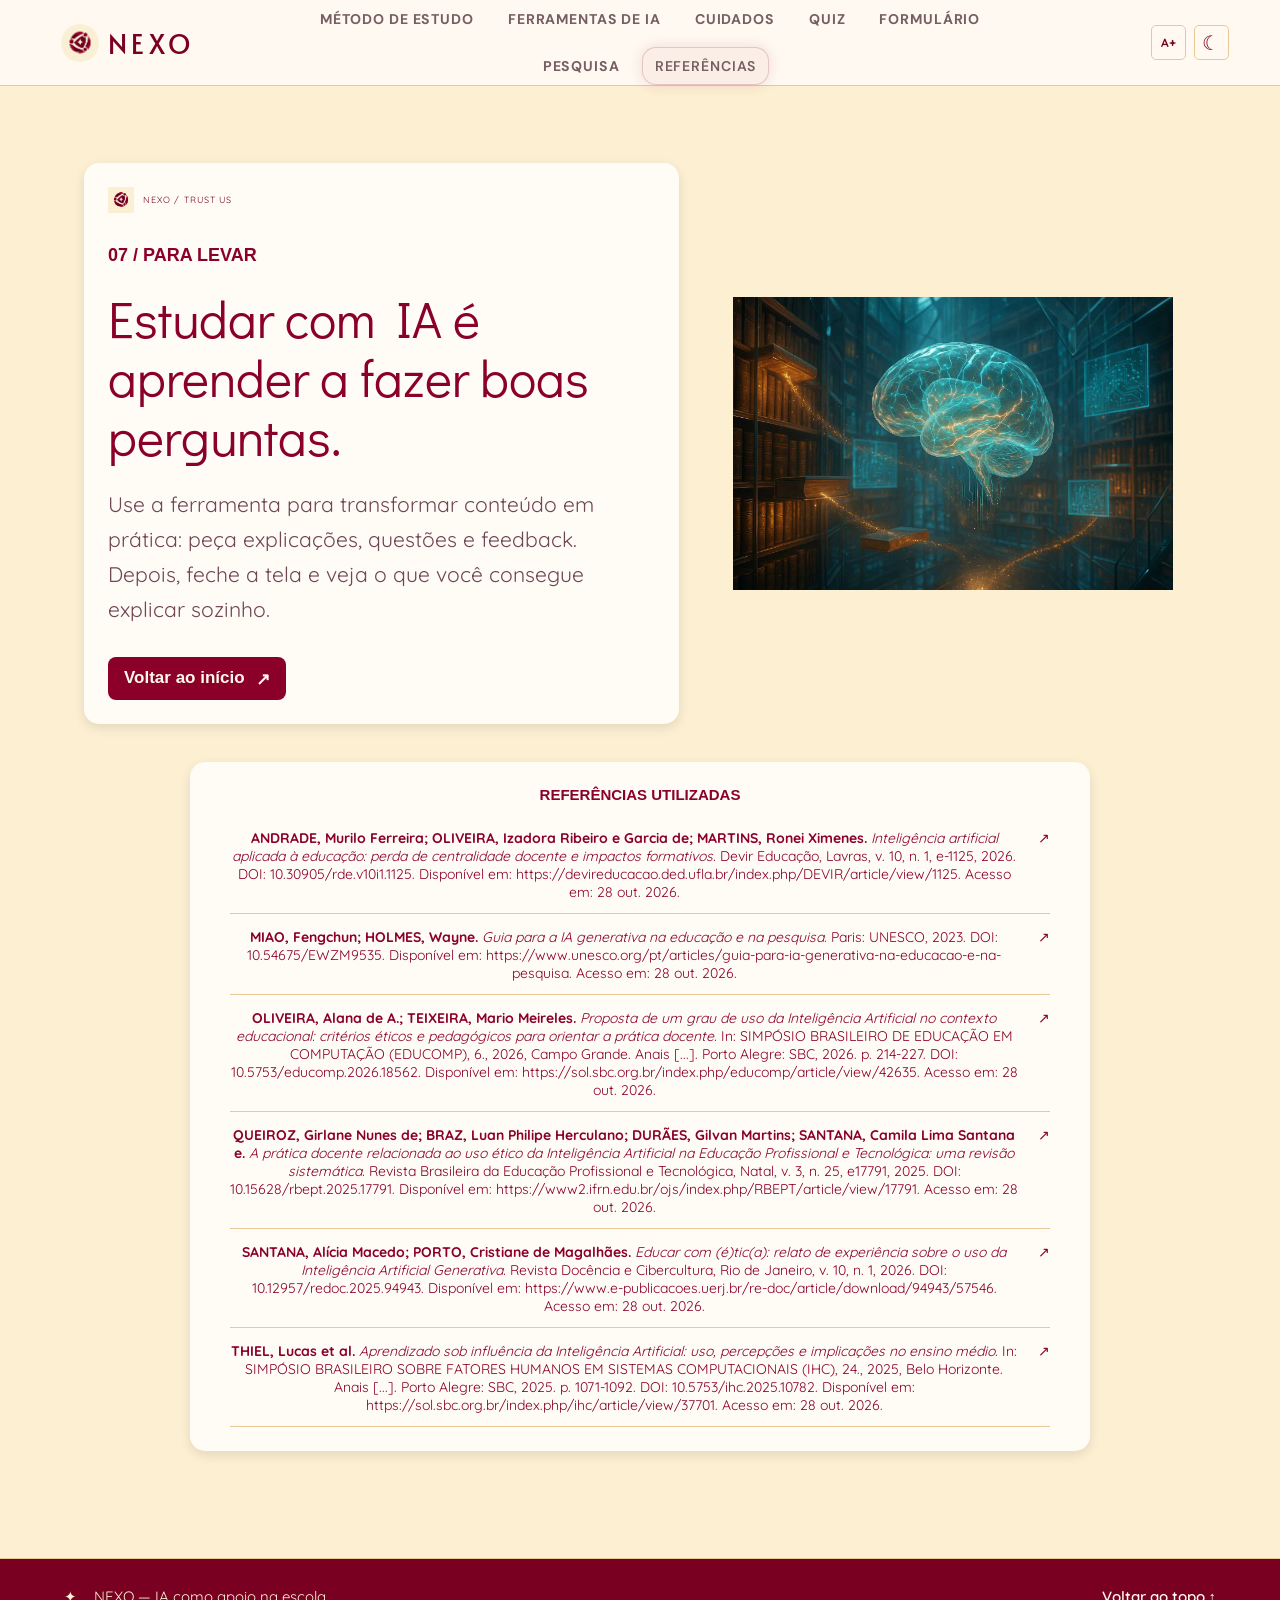
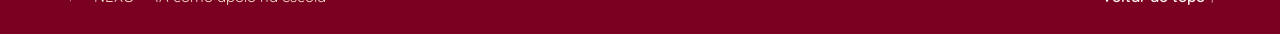
==== commit 6ea530e2: "Fix article reference PDF and DOI" ====
--- a/referencias.html
+++ b/referencias.html
@@ -73,8 +73,8 @@
         <a href="https://www2.ifrn.edu.br/ojs/index.php/RBEPT/article/view/17791" target="_blank" rel="noreferrer">
           <span><strong>QUEIROZ, Girlane Nunes de; BRAZ, Luan Philipe Herculano; DURÃES, Gilvan Martins; SANTANA, Camila Lima Santana e.</strong> <em>A prática docente relacionada ao uso ético da Inteligência Artificial na Educação Profissional e Tecnológica: uma revisão sistemática.</em> Revista Brasileira da Educação Profissional e Tecnológica, Natal, v. 3, n. 25, e17791, 2025. DOI: 10.15628/rbept.2025.17791. Disponível em: https://www2.ifrn.edu.br/ojs/index.php/RBEPT/article/view/17791. Acesso em: 28 out. 2026.</span><span aria-hidden="true">↗</span>
         </a>
-        <a href="https://doi.org/10.12957/redoc.2026.94943" target="_blank" rel="noreferrer">
-          <span><strong>SANTANA, Alícia Macedo; PORTO, Cristiane de Magalhães.</strong> <em>Educar com (é)tic(a): relato de experiência sobre o uso da Inteligência Artificial Generativa.</em> Revista Docência e Cibercultura, Rio de Janeiro, v. 10, n. 1, 2026. DOI: 10.12957/redoc.2026.94943. Disponível em: https://doi.org/10.12957/redoc.2026.94943. Acesso em: 28 out. 2026.</span><span aria-hidden="true">↗</span>
+        <a href="https://www.e-publicacoes.uerj.br/re-doc/article/download/94943/57546" target="_blank" rel="noreferrer">
+          <span><strong>SANTANA, Alícia Macedo; PORTO, Cristiane de Magalhães.</strong> <em>Educar com (é)tic(a): relato de experiência sobre o uso da Inteligência Artificial Generativa.</em> Revista Docência e Cibercultura, Rio de Janeiro, v. 10, n. 1, 2026. DOI: 10.12957/redoc.2025.94943. Disponível em: https://www.e-publicacoes.uerj.br/re-doc/article/download/94943/57546. Acesso em: 28 out. 2026.</span><span aria-hidden="true">↗</span>
         </a>
         <a href="https://sol.sbc.org.br/index.php/ihc/article/view/37701" target="_blank" rel="noreferrer">
           <span><strong>THIEL, Lucas et al.</strong> <em>Aprendizado sob influência da Inteligência Artificial: uso, percepções e implicações no ensino médio.</em> In: SIMPÓSIO BRASILEIRO SOBRE FATORES HUMANOS EM SISTEMAS COMPUTACIONAIS (IHC), 24., 2025, Belo Horizonte. Anais [...]. Porto Alegre: SBC, 2025. p. 1071-1092. DOI: 10.5753/ihc.2025.10782. Disponível em: https://sol.sbc.org.br/index.php/ihc/article/view/37701. Acesso em: 28 out. 2026.</span><span aria-hidden="true">↗</span>
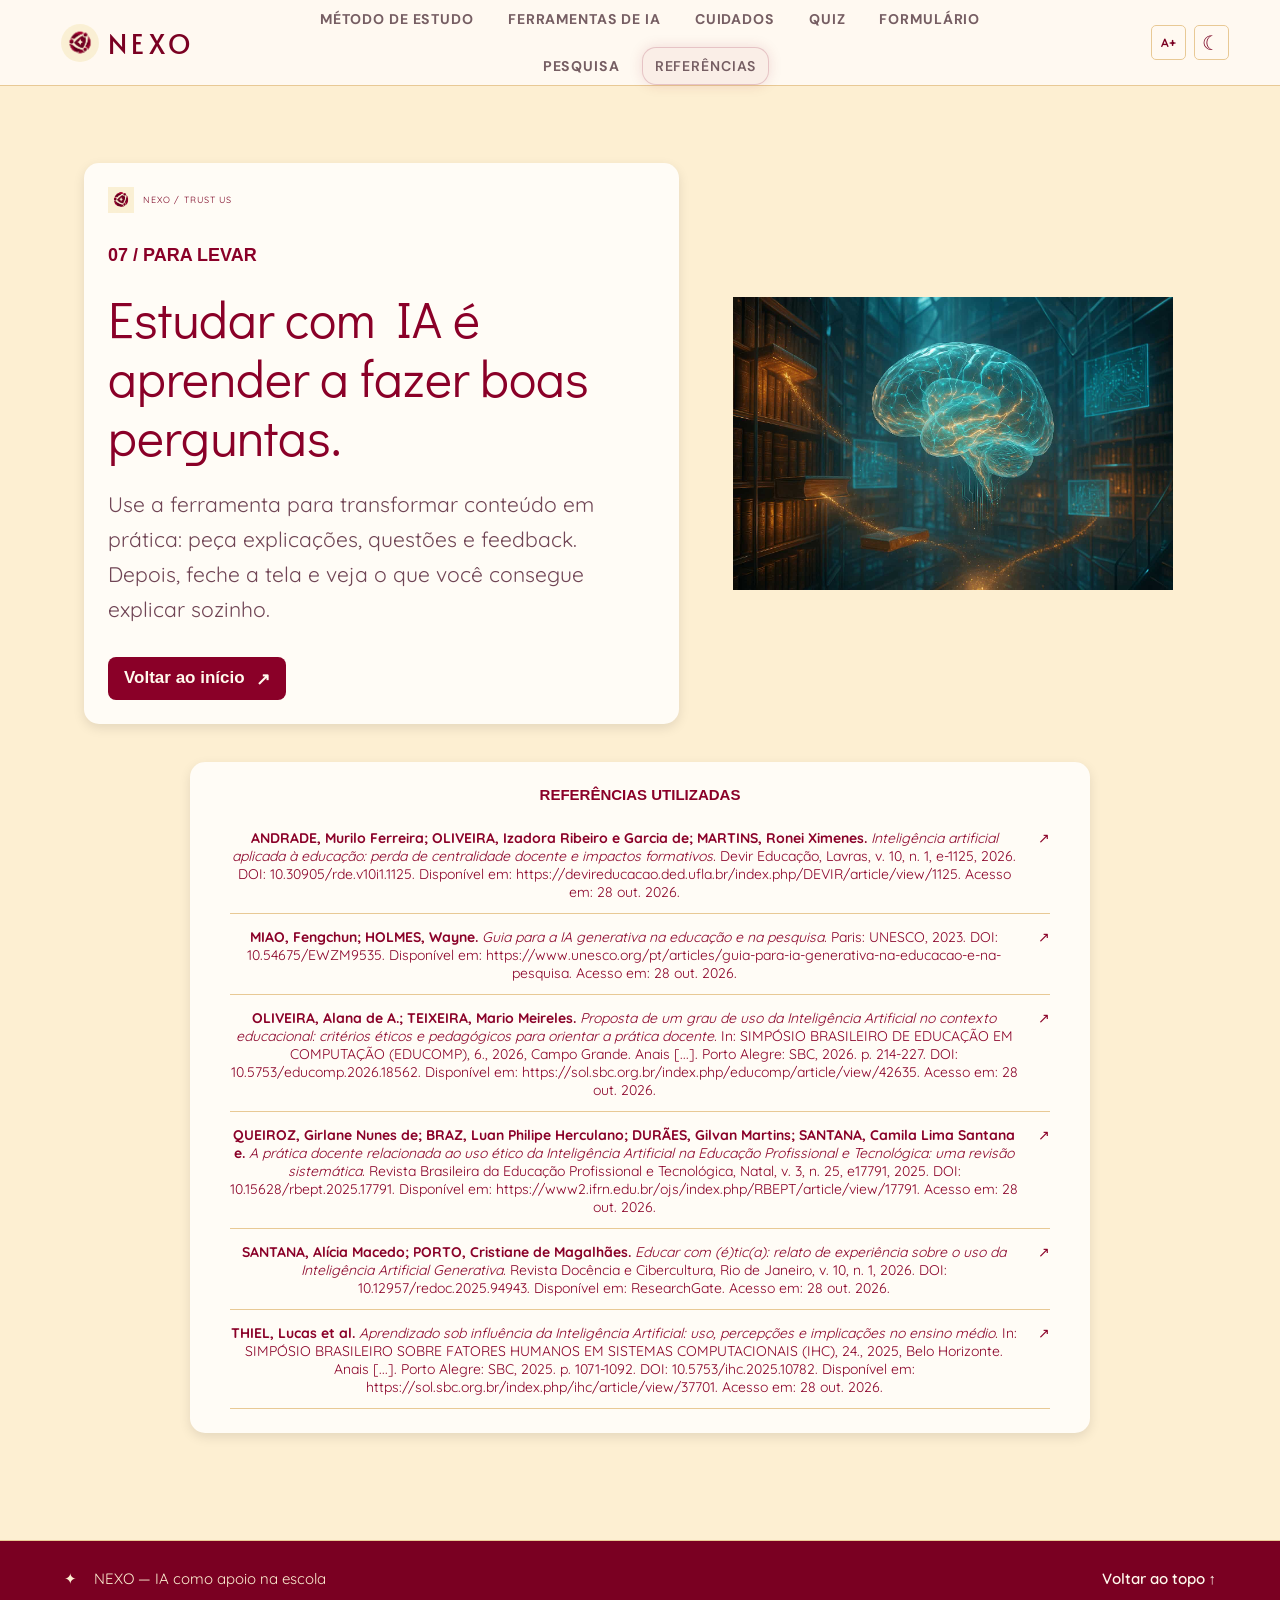
==== commit 57d8704d: "Use accessible alternate article link" ====
--- a/referencias.html
+++ b/referencias.html
@@ -73,8 +73,8 @@
         <a href="https://www2.ifrn.edu.br/ojs/index.php/RBEPT/article/view/17791" target="_blank" rel="noreferrer">
           <span><strong>QUEIROZ, Girlane Nunes de; BRAZ, Luan Philipe Herculano; DURÃES, Gilvan Martins; SANTANA, Camila Lima Santana e.</strong> <em>A prática docente relacionada ao uso ético da Inteligência Artificial na Educação Profissional e Tecnológica: uma revisão sistemática.</em> Revista Brasileira da Educação Profissional e Tecnológica, Natal, v. 3, n. 25, e17791, 2025. DOI: 10.15628/rbept.2025.17791. Disponível em: https://www2.ifrn.edu.br/ojs/index.php/RBEPT/article/view/17791. Acesso em: 28 out. 2026.</span><span aria-hidden="true">↗</span>
         </a>
-        <a href="https://www.e-publicacoes.uerj.br/re-doc/article/download/94943/57546" target="_blank" rel="noreferrer">
-          <span><strong>SANTANA, Alícia Macedo; PORTO, Cristiane de Magalhães.</strong> <em>Educar com (é)tic(a): relato de experiência sobre o uso da Inteligência Artificial Generativa.</em> Revista Docência e Cibercultura, Rio de Janeiro, v. 10, n. 1, 2026. DOI: 10.12957/redoc.2025.94943. Disponível em: https://www.e-publicacoes.uerj.br/re-doc/article/download/94943/57546. Acesso em: 28 out. 2026.</span><span aria-hidden="true">↗</span>
+        <a href="https://www.researchgate.net/publication/402938522_EDUCAR_COM_ETICA_RELATO_DE_EXPERIENCIA_SOBRE_O_USO_DA_INTELIGENCIA_ARTIFICIAL_GENERATIVA" target="_blank" rel="noreferrer">
+          <span><strong>SANTANA, Alícia Macedo; PORTO, Cristiane de Magalhães.</strong> <em>Educar com (é)tic(a): relato de experiência sobre o uso da Inteligência Artificial Generativa.</em> Revista Docência e Cibercultura, Rio de Janeiro, v. 10, n. 1, 2026. DOI: 10.12957/redoc.2025.94943. Disponível em: ResearchGate. Acesso em: 28 out. 2026.</span><span aria-hidden="true">↗</span>
         </a>
         <a href="https://sol.sbc.org.br/index.php/ihc/article/view/37701" target="_blank" rel="noreferrer">
           <span><strong>THIEL, Lucas et al.</strong> <em>Aprendizado sob influência da Inteligência Artificial: uso, percepções e implicações no ensino médio.</em> In: SIMPÓSIO BRASILEIRO SOBRE FATORES HUMANOS EM SISTEMAS COMPUTACIONAIS (IHC), 24., 2025, Belo Horizonte. Anais [...]. Porto Alegre: SBC, 2025. p. 1071-1092. DOI: 10.5753/ihc.2025.10782. Disponível em: https://sol.sbc.org.br/index.php/ihc/article/view/37701. Acesso em: 28 out. 2026.</span><span aria-hidden="true">↗</span>
